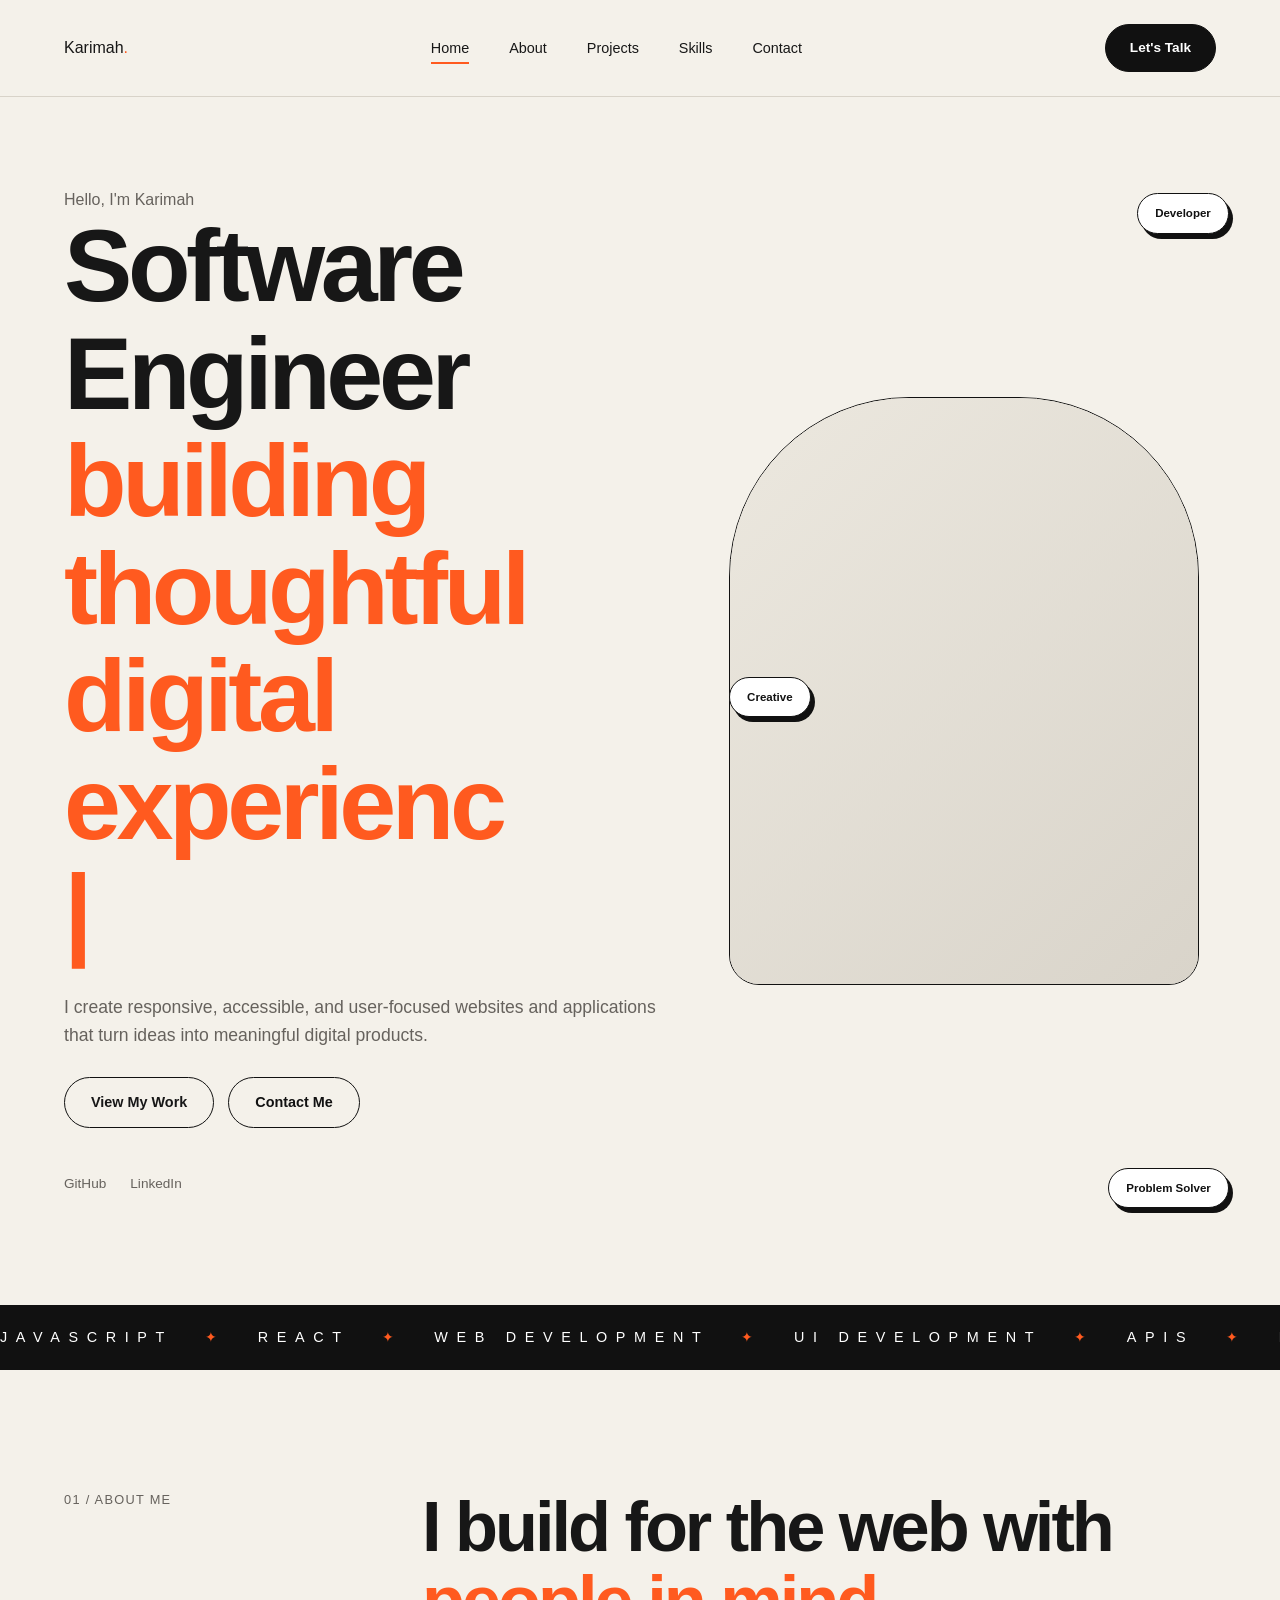
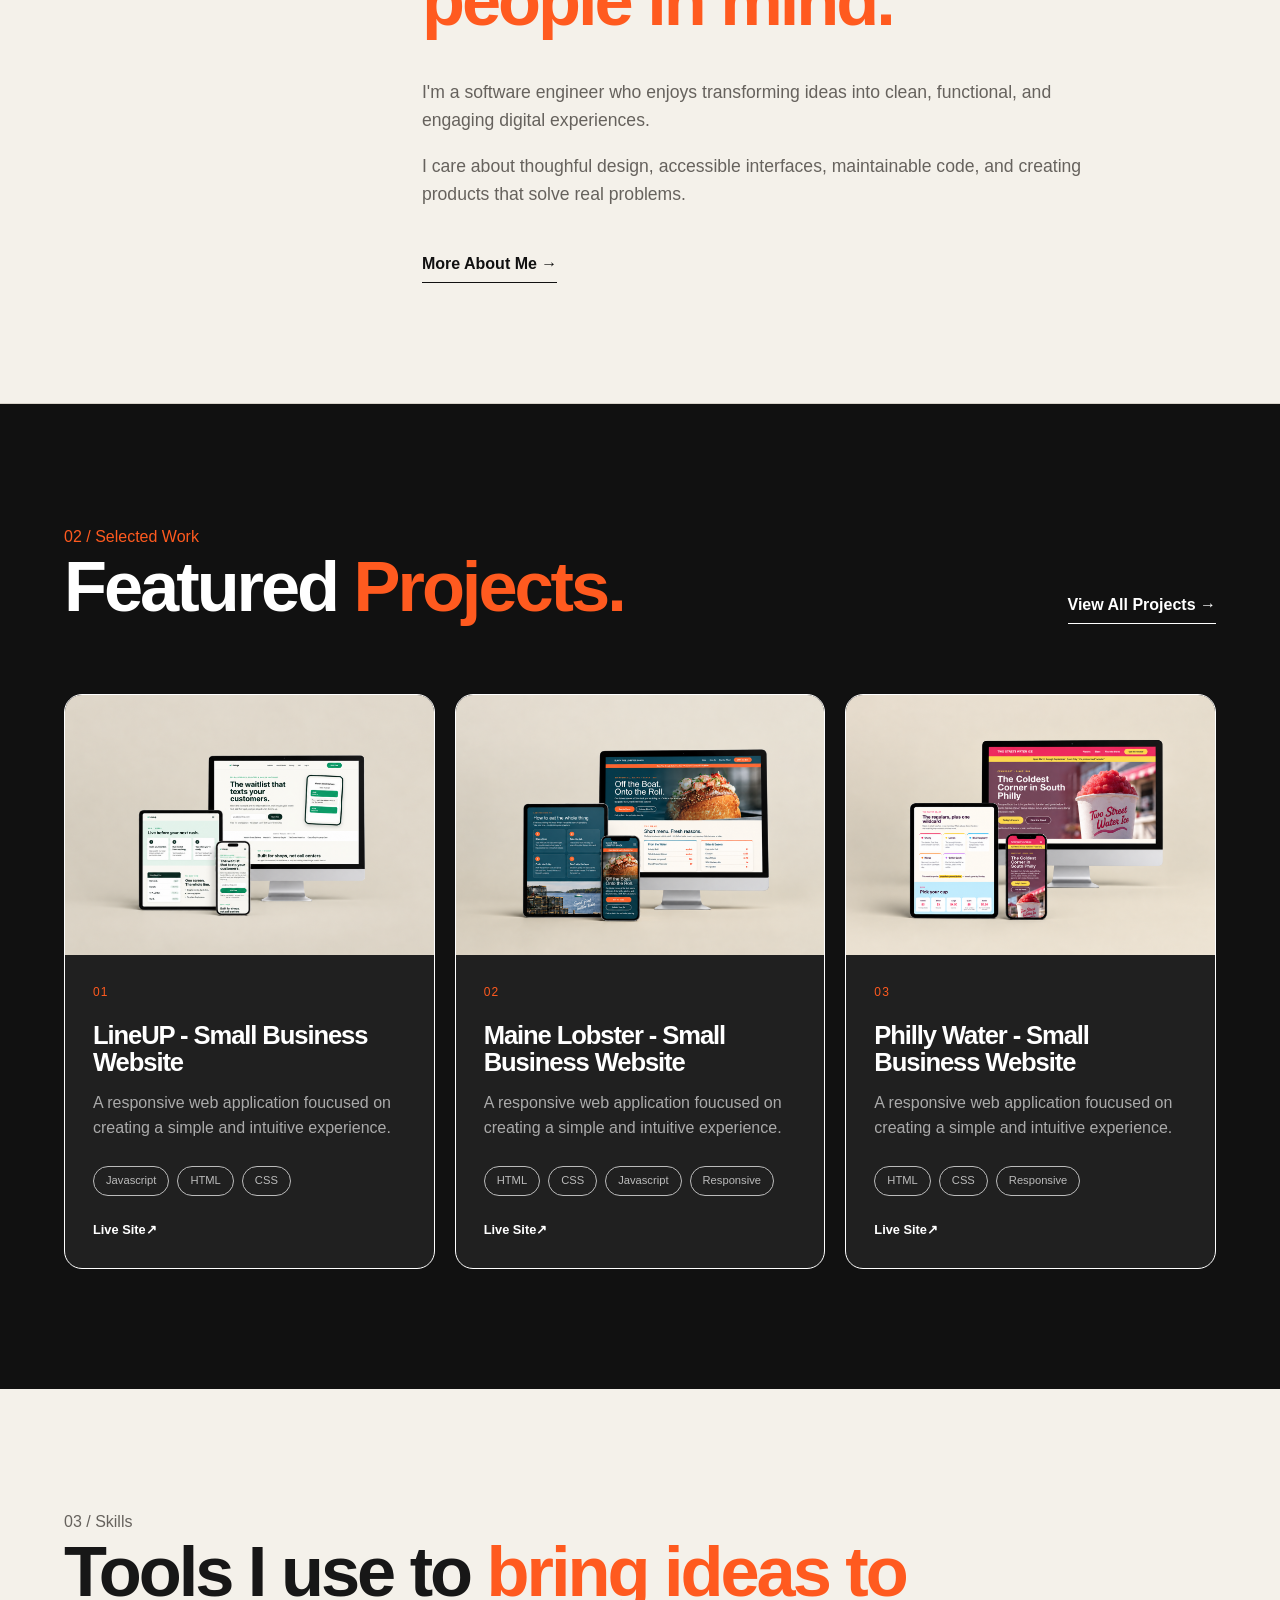
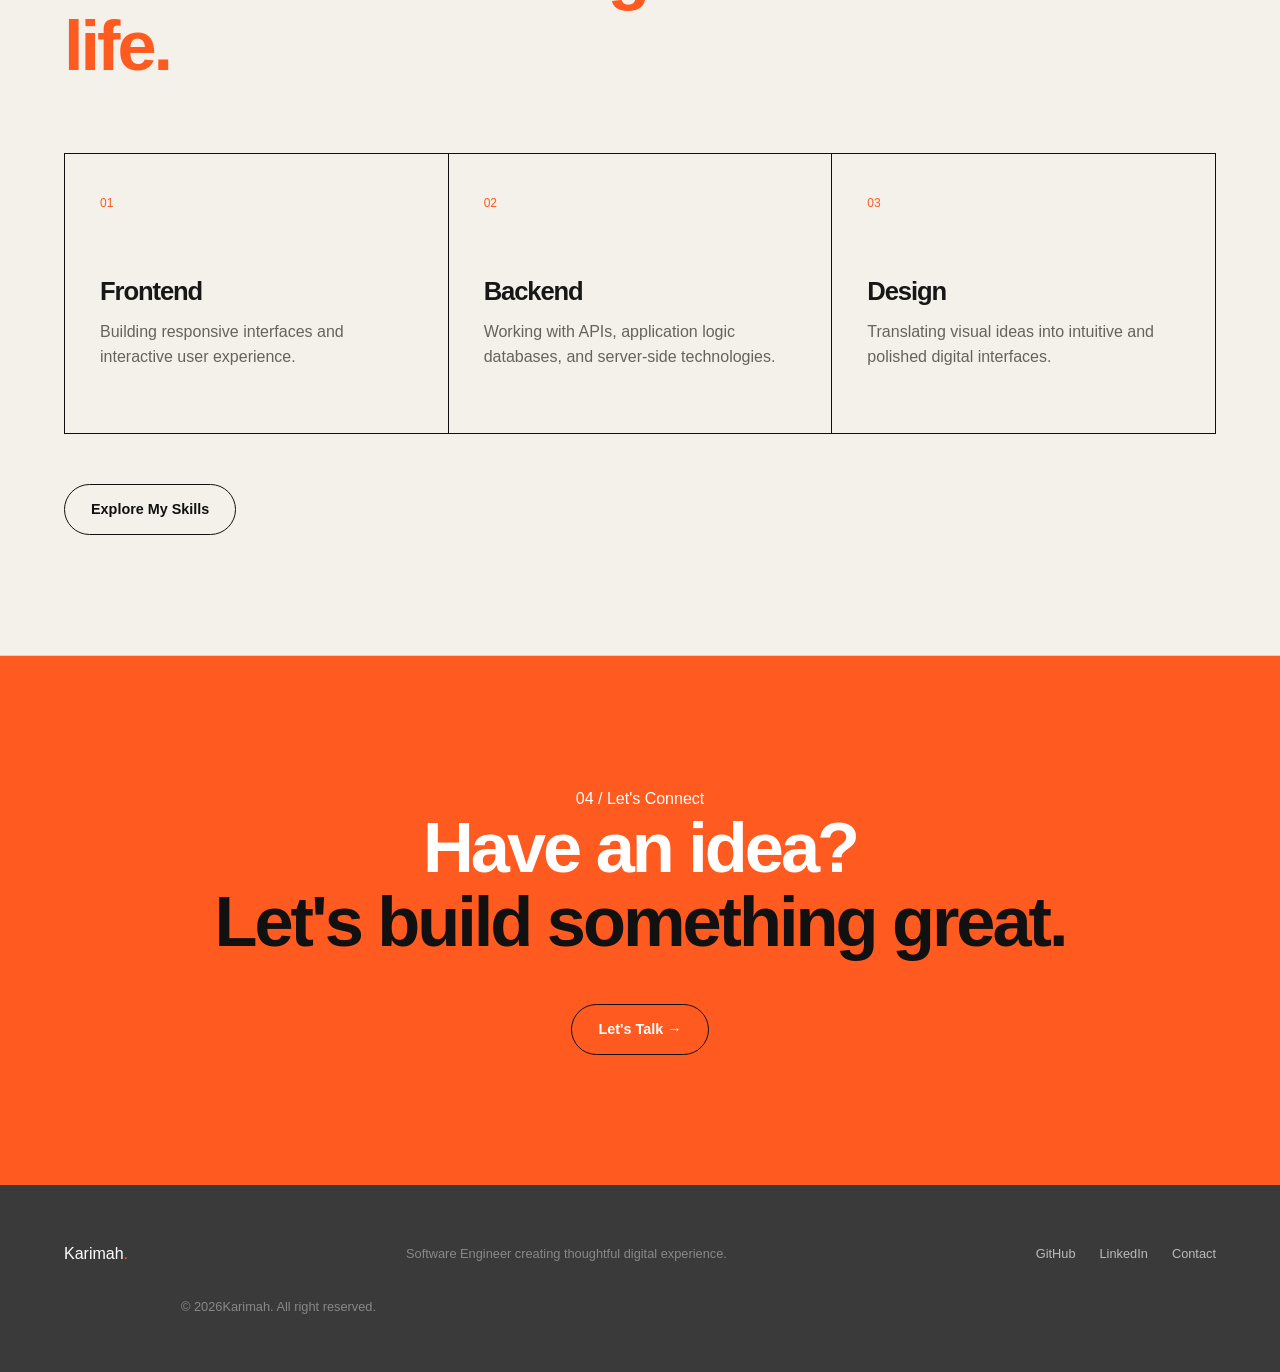
==== index.html @ c0e69b1d "add mockup images" ====
<!doctype html>
<html lang="en">
  <head>
    <meta charset="UTF-8" />
    <meta name="viewport" content="width=device-width, initial-scale=1.0" />
    <meta
      name="description"
      content="Karimah is a software engineer creating thoughtful, accessible, and user-focused digital experiences."
    />
    <title>Karimah | Software Engineer</title>
    <link rel="stylesheet" href="css/main.css" />
  </head>
  <body>
    <!-- Header / Navigation  -->
    <header class="site-header">
      <nav class="navbar container">
        <a href="index.html" class="logo"> Karimah<span>.</span> </a>

        <ul class="nav-links">
          <li>
            <a href="index.html" class="active" aria-current="page"> Home </a>
          </li>
          <li><a href="about.html"> About </a></li>
          <li><a href="projects.html"> Projects </a></li>
          <li><a href="skills.html"> Skills </a></li>
          <li><a href="contact.html"> Contact </a></li>
        </ul>
        <a href="contact.html" class="nav-button"> Let's Talk </a>
      </nav>
    </header>

    <main>
      <!-- Hero Section 
         My main content will go here
         -->
      <section class="hero">
        <div class="container hero-grid">
          <div class="hero-content">
            <p class="greeting-content">Hello, I'm Karimah</p>
            <h1>
              Software Engineer
              <span class="hero-accent">
                building <span id="typing-text"></span>
                <span class="typing-cursor">|</span>
              </span>
            </h1>
            <p class="hero-description">
              I create responsive, accessible, and user-focused websites and
              applications that turn ideas into meaningful digital products.
            </p>
            <div class="hero-buttons">
              <a href="projects.html" class="button button-primary">
                View My Work
              </a>
              <a href="contact.html" class="button button-secondary"
                >Contact Me</a
              >
            </div>
            <div class="hero-socials">
              <a href="https://github.com/kb122215" target="_blank">GitHub</a>
              <a
                href="https://www.linkedin.com/in/kareemahbahaadur/"
                target="_blank"
                >LinkedIn</a
              >
            </div>
          </div>
          <div class="hero-visuals">
            <div class="hero-image-wrapper">
              <div class="image-placeholder">
                <img src="" />
              </div>
            </div>
            <span class="floating-tag tag-one"> Developer </span>
            <span class="floating-tag tag-two"> Creative</span>
            <span class="floating-tag tag-three"> Problem Solver</span>
          </div>
        </div>
      </section>
      <!-- Skills section -->
      <section class="skill-banner">
        <div class="skill-banner-content">
          <span>Javascript</span>
          <span>✦</span>
          <span>React</span>
          <span>✦</span>
          <span>Web Development</span>
          <span>✦</span>
          <span>UI Development</span>
          <span>✦</span>
          <span>APIs</span>
          <span>✦</span>
          <span>Responsive Design</span>
        </div>
      </section>
      <!-- Preview of About section -->
      <section class="home-about section">
        <div class="container home-about-grid">
          <div class="section-label">
            <p>01 / About Me</p>
          </div>
          <div class="home-about-content">
            <h2>I build for the web with <span>people in mind.</span></h2>
            <p>
              I'm a software engineer who enjoys transforming ideas into clean,
              functional, and engaging digital experiences.
            </p>
            <p>
              I care about thoughful design, accessible interfaces, maintainable
              code, and creating products that solve real problems.
            </p>
            <a href="about.html" class="text-link"> More About Me →</a>
          </div>
        </div>
      </section>
      <!-- Featured Projects -->
      <section class="featured-projects section">
        <div class="container">
          <div class="section-heading">
            <div>
              <p class="section-number">02 / Selected Work</p>
              <h2>
                Featured
                <span>Projects.</span>
              </h2>
            </div>
            <a href="projects.html" class="text-link">View All Projects → </a>
          </div>
          <div class="projects-grid">
            <!-- Project 1  -->
            <article class="project-card reveal">
              <div class="project-image">
                <img src="lineupsmb.png" alt="Mockup of website" />
                <div class="image-placeholder"></div>
              </div>
              <div class="project-content">
                <div class="project-number">01</div>

                <h3>LineUP - Small Business Website</h3>
                <p>
                  A responsive web application foucused on creating a simple and
                  intuitive experience.
                </p>
                <div class="project-tags">
                  <span>Javascript</span>
                  <span>HTML</span>
                  <span>CSS</span>
                </div>
                <div class="project-links">
                  <a href="https://lineupsmb.netlify.app/" target="_blank">
                    Live Site↗</a
                  >
                </div>
              </div>
            </article>
            <!-- Project 2 -->
            <article class="project-card reveal">
              <div class="project-image">
                <img src="mainelobstersmb.png" />
                <div class="image-placeholder">Project Preview</div>
              </div>
              <div class="project-content">
                <div class="project-number">02</div>

                <h3>Maine Lobster - Small Business Website</h3>
                <p>
                  A responsive web application foucused on creating a simple and
                  intuitive experience.
                </p>
                <div class="project-tags">
                  <span>HTML</span>
                  <span>CSS</span>
                  <span>Javascript</span>
                  <span>Responsive</span>
                </div>
                <div class="project-links">
                  <a href="https://smbusinessmn.netlify.app/" target="_blank">
                    Live Site↗</a
                  >
                </div>
              </div>
            </article>
            <!-- Project 3 -->
            <article class="project-card reveal">
              <div class="project-image">
                <img src="phillywater.png" />
                <div class="image-placeholder">Project Preview</div>
              </div>
              <div class="project-content">
                <div class="project-number">03</div>

                <h3>Philly Water - Small Business Website</h3>
                <p>
                  A responsive web application foucused on creating a simple and
                  intuitive experience.
                </p>
                <div class="project-tags">
                  <span>HTML</span>
                  <span>CSS</span>
                  <span>Responsive</span>
                </div>
                <div class="project-links">
                  <a href="https://phillywatersmb.netlify.app/" target="_blank">
                    Live Site↗</a
                  >
                </div>
              </div>
            </article>
          </div>
        </div>
      </section>
      <!-- Skills Preview
       (Talking more about the skills I use to create projects) -->
      <section class="home-skills section">
        <div class="container">
          <div class="section-heading">
            <div>
              <p class="section-number">03 / Skills</p>
              <h2>
                Tools I use to
                <span>bring ideas to life. </span>
              </h2>
            </div>
          </div>
          <div class="skill-category-grid">
            <article class="skill-category">
              <span class="category-number">01</span>
              <h3>Frontend</h3>
              <p>
                Building responsive interfaces and interactive user experience.
              </p>
            </article>
            <article class="skill-category">
              <span class="category-number">02</span>
              <h3>Backend</h3>
              <p>
                Working with APIs, application logic databases, and server-side
                technologies.
              </p>
            </article>
            <article class="skill-category">
              <span class="category-number">03</span>
              <h3>Design</h3>
              <p>
                Translating visual ideas into intuitive and polished digital
                interfaces.
              </p>
            </article>
          </div>
          <a href="skills.html" class="button button-secondary"
            >Explore My Skills</a
          >
        </div>
      </section>
      <!-- Contact section  -->
      <section class="contact-section">
        <div class="container">
          <p class="section-number">04 / Let's Connect</p>
          <h2>
            Have an idea?
            <span>Let's build something great.</span>
          </h2>
          <a href="contact.html" class="button button-primary">Let's Talk → </a>
        </div>
      </section>
    </main>
    <!-- Footer  -->
    <footer class="site-footer">
      <div class="container footer-content">
        <a href="index.html" class="logo">Karimah<span>.</span></a>
        <p>Software Engineer creating thoughtful digital experience.</p>
        <div class="footer-links">
          <a href="https://github.com/kb122215">GitHub</a>
          <a href="https://www.linkedin.com/in/kareemahbahaadur/">LinkedIn</a>
          <a href="contact.html">Contact</a>
        </div>
        <p class="copyright">
          © <span class="current-year"></span>Karimah. All right reserved.
        </p>
      </div>
    </footer>
    <script src="js/main.js"></script>
  </body>
</html>
---- css/main.css ----
:root {
  --color-background: #f4f1ea;
  --color-background-light: #faf8f3;
  --color-dark: #111111;
  --color-dark-soft: #181818;
  --color-dark-card: #202020;
  --color-white: #ffffff;
  --color-text: #171717;
  --color-text-light: #66625d;
  --color-border: #d8d3c9;
  --color-border-dark: #3a3a3a;

  /* Main accent colors */
  --color-accent: #ff5a1f;
  --color-accent-dark: #e34812;
  --color-accent-light: #ffdfd2;

  /* Layout */
  --container-width: 1280px;
  --section-padding: 120px;

  /* Border Radius */
  --radius-small: 10px;
  --radius-medium: 18px;
  --radius-large: 28px;
  --radius-pill: 100px;

  /* Effects */

  --transition: 0.3s ease;
}
*,
*::before,
*::after {
  box-sizing: border-box;
  margin: 0;
  padding: 0;
}

html {
  scroll-behavior: smooth;
}

body {
  min-height: 100vh;
  background: var(--color-background);
  color: var(--color-text);
  font-family: "Inter", Helvetica, Arial, sans-serif;
  font-size: 16px;
  line-height: 1.6;
  overflow-x: hidden;
}

img {
  display: block;
  width: 100%;
  max-width: 100%;
}
a {
  color: inherit;
  text-decoration: none;
}
ul {
  list-style: none;
}
button,
input,
textarea {
  font: inherit;
}
button {
  border: none;
  cursor: pointer;
}

h1,
h2,
h3,
h4 {
  line-height: 1.05;
  font-weight: 600;
  letter-spacing: -0.043em;
}
h1 {
  font-size: clamp(4rem, 8vw, 8rem);
}
h2 {
  font-size: clamp(3rem, 5.5vw, 6rem);
}

h3 {
  font-size: 1.6rem;
}

p {
  color: var(--color-text-light);
}

strong {
  color: var(--color-text);
}

/* Accent words */
h1 span,
h2 span {
  color: var(--color-accent);
}

/* Container */

.container {
  width: min(90%, var(--container-width));
  margin-inline: auto;
}

/* Global sections */
.section {
  padding-block: var(--section-padding);
}

.section-number .greeting-content {
  margin-bottom: 22px;
  color: var(--color-accent);
  font-size: 0.78rem;
  font-weight: 700;
  letter-spacing: 0.18em;
  text-transform: uppercase;
}

.section-heading {
  display: flex;
  align-items: flex-end;
  justify-content: space-between;
  gap: 40px;
  margin-bottom: 70px;
}

.section-heading h2 {
  max-width: 850px;
}

/* Header */

.site-header {
  position: relative;
  z-index: 1000;
  width: 100%;
  padding-block: 24px;
  background: var(--color-background);
  border-bottom: 1px solid var(--color-border);
}

/* Nav */

.navbar {
  display: flex;
  align-items: center;
  justify-content: space-between;
  gap: 32px;
}
/* Logo */

.logo span {
  color: var(--color-accent);
}

/* Nav links */

.nav-links {
  display: flex;
  align-items: center;
  gap: 40px;
}

.nav-links a {
  position: relative;
  padding-block: 8px;
  font-size: 0.9rem;
  font-weight: 500;
  transition: color var(--transition);
  opacity: var(--transition);
}

.nav-links a::after {
  content: "";
  position: absolute;
  bottom: 0;
  left: 0;
  width: 0;
  height: 2px;
  background: var(--color-accent);
  transition: width var(--transition);
}

.nav-links a:hover,
.nav-links a.hover {
  color: var(--color-accent);
}

.nav-links a:hover::after,
.nav-links a.active::after {
  width: 100%;
}

/* Contact nav button */

.nav-button {
  display: inline-flex;
  align-items: center;
  justify-content: center;
  padding: 12px 24px;
  color: var(--color-white);
  background: var(--color-dark);
  border: 1px solid var(--color-dark);
  border-radius: var(--radius-pill);
  font-size: 0.85rem;
  font-weight: 600;
  transition:
    background-color var(--transition),
    color var(--transition),
    transform var(--transition);
}

.nav-button:hover {
  color: var(--color-white);
  background: var(--color-accent);
  border-color: var(--color-accent);
  transform: translateY(-2px);
}

/* Buttons */

.button {
  display: inline-flex;
  align-items: center;
  justify-content: center;
  min-height: 50px;
  padding: 13px 26px;
  border: 1px solid var(--color-dark);
  border-radius: var(--radius-pill);
  font-size: 0.9rem;
  font-weight: 600;
  transition:
    background-color var(--transition),
    color var(--transition),
    border-color var(--transition),
    transform var(--transition);
}
.button:hover {
  transform: translateY(-3px);
}

.buttton-primary {
  color: var(--color-white);
  background: var(--color-dark);
}
.buttton-primary:hover {
  background: var(--color-accent);
  border-color: var(--color-accent);
}
.button-secondary {
  color: var(--color-dark);
  background: transparent;
}

.button-secondary:hover {
  color: var(--color-white);
  background: var(--color-dark);
}

/* Text links */

.text-link {
  display: inline-flex;
  margin-top: 25px;
  padding-bottom: 5px;
  color: var(--color-dark);
  border-bottom: 1px solid var(--color-dark);
  font-weight: 600;
  transition:
    color var(--transition),
    border-color var(--transition);
}

.text-link:hover {
  color: var(--color-accent);
  border-color: var(--color-accent);
}

/* Home Page --- HERO */

.hero {
  position: relative;
  min-height: 760px;
  display: flex;
  align-items: center;
  padding-block: 90px 110px;
  overflow: visible;
}

.hero-grid {
  display: grid;
  grid-template-columns: minmax(0, 1.1fr) minmax(420px, 0.9fr);
  align-items: center;
  gap: 70px;
}

.hero-content,
.hero-visual {
  min-width: 0;
}

/* Hero content */

.hero-content {
  position: relative;
  z-index: 2;
}

/* typing animation effect for homepage */

.hero-accent {
  display: block;
  color: var(--color-accent);
}
#typing-text {
  color: var(--color-accent);
}
.typing-cursor {
  color: var(--color-accent);
  animation: cursorBlink 0.7s infinite;
}

@keyframes cursorBlink {
  0%,
  50% {
    opacity: 1;
  }
  51%,
  100% {
    opacity: 0;
  }
}

/* revealing animation effect */
.reveal {
  opacity: 0;
  transform: translateY(50px);
  transition:
    opacity 0.8s ease,
    transform 0.8s ease;
}
.reveal.show {
  opacity: 1;
  transform: translateY(0);
}

.hero-content h1 {
  max-width: 990px;
  margin-bottom: 28px;
}

.hero-content h1 span {
  display: block;
}
.hero-description {
  max-width: 620px;
  margin-bottom: 28px;
  font-size: 1.1rem;
}
.hero-buttons {
  display: flex;
  flex-wrap: wrap;
  gap: 14px;
}

/* Social links */

.hero-socials {
  display: flex;
  flex: wrap;
  gap: 24px;
  margin-top: 45px;
}
.hero-socials a {
  position: relative;
  color: var(--color-text-light);
  font-size: 0.85rem;
  transition: color var(--transition);
}

.hero-socials a:hover {
  color: var(--color-accent);
}

/* Hero Image */
.hero-visual {
  position: relative;
  display: flex;
  align-items: center;
  justify-content: center;
  min-height: 540px;
  padding: 40px;
}
.hero-image-wrapper {
  position: relative;
  z-index: 1;
  width: min(100%, 470px);
  aspect-ratio: 4 / 5;
  overflow: hidden;
  background: var(--color-accent-light);
  border: 1px solid var(--color-dark);
  border-radius: 180px 180px 30px 30px;
}

/* Image */
.image-placeholder {
  display: flex;
  width: 100%;
  height: 100%;
  min-height: 240px;
  align-items: center;
  justify-content: center;
  padding: 30px;
  color: var(--color-text-light);
  background: linear-gradient(135deg, #ece8df, #d9d4ca);
  font-size: 0.85rem;
  font-weight: 600;
  letter-spacing: 0.08em;
  text-align: center;
  text-transform: uppercase;
}

/* Hero Labels */
.floating-tag {
  position: absolute;
  z-index: 5;
  display: inline-flex;
  align-items: center;
  justify-content: center;
  white-space: nowrap;
  padding: 10px 17px;
  color: var(--color-dark);
  background: var(--color-white);
  border: 1px solid var(--color-dark);
  border-radius: 100px;
  font-size: 0.72rem;
  font-weight: 700;
  box-shadow: 4px 5px 0 var(--color-dark);
}

/* Developer tag */
.tag-one {
  top: 8%;
  right: 4%;
}

/* Creative tag */
.tag-two {
  top: 48%;
  left: 1%p;
}

/* Problem solver tag */
.tag-three {
  right: 4%;
  bottom: 8%;
}
.skill-banner {
  overflow: hidden;
  background: var(--color-dark);
  border-top: 1px solid var(--color-dark);
  border-bottom: 1px solid var(--color-dark);
}

.skill-banner-content {
  display: flex;
  width: max-content;
  align-items: center;
  gap: 32px;
  padding-block: 20px;
  animation: marquee 24s linear infinite;
}

.skill-banner-content span {
  color: var(--color-white);
  font-size: 0.9rem;
  letter-spacing: 0.6em;
  text-transform: uppercase;
}

.skill-banner-content span:nth-child(even) {
  color: var(--color-accent);
}

@keyframes marquee {
  from {
    transform: translateX(0);
  }
  to {
    transform: translateX(-25%);
  }
}

/* Home About section  */

.home-about {
  border-bottom: 1px solid var(--color-border);
}

.home-about-grid {
  display: grid;
  grid-template-columns: 0.35fr 1fr;
  gap: 80px;
}

.section-label p {
  color: var(--color-text-light);
  font-size: 0.8rem;
  letter-spacing: 0.1em;
  text-transform: uppercase;
}

.home-about-content {
  max-width: 900px;
}

.home-about-content h2 {
  margin-bottom: 40px;
}

.home-about-content p {
  max-width: 690px;
  margin-bottom: 18px;
  font-size: 1.1rem;
}

/* Feature Projects - Home section  */

.featured-projects {
  background: var(--color-dark);
  color: var(--color-white);
}

.featured-projects p {
  color: #aaa;
}

.featured-projects .section-number {
  color: var(--color-accent);
}

.featured-projects .text-link {
  color: var(--color-white);
  border-color: var(--color-white);
}

/* Grid */

.projects-grid {
  display: grid;
  grid-template-columns: repeat(3, 1fr);
  gap: 20px;
}

.project-card {
  position: relative;
  overflow: hidden;
  background: var(--color-dark-card);
  border: 1px solid var(--color-border-dark);
  border-radius: var(--radius-medium);
  transition: transform var(--transition);
  border-color: var(--transition);
}

.project-card:hover {
  transform: translateY(-8px);
  border-color: var(--color-accent);
}

.project-image {
  height: 260px;
  overflow: hidden;
}

.project-content {
  padding: 28px;
}

.project-number {
  margin-bottom: 20px;
  color: var(--color-accent);
  font-size: 0.75rem;
  letter-spacing: 0.1em;
  text-transform: uppercase;
}

.project-card h3 {
  margin-bottom: 14px;
  color: var(--color-white);
}

.project-card p {
  margin-bottom: 25px;
}

/* Project tags */

.project-tags {
  display: flex;
  flex-wrap: wrap;
  gap: 8px;
  margin-block: 20px;
}

.project-tags span {
  display: inline-flex;
  align-items: center;
  min-height: 30px;
  padding: 5px 12px;
  border: 1px solid currentColor;
  border-radius: var(--radius-pill);
  font-size: 0.7rem;
}

/* Home project tags */

.project-card .project-tags span {
  color: #bbb;
}

/* links */

.project-links {
  display: flex;
  flex-wrap: wrap;
  gap: 20px;
  margin-top: 24px;
}

.project-card .project-links a {
  color: var(--color-white);
  font-size: 0.8rem;
  font-weight: 600;
  transition: color var(--transition);
}

.project-card .project-links a:hover {
  color: var(--color-accent);
}

/* Home Skills */

.home-skills {
  border-bottom: 1px solid var(--color-border);
}

.skill-category-grid {
  display: grid;
  grid-template-columns: repeat(3, 1fr);
  margin-bottom: 50px;
  border-top: 1px solid var(--color-dark);
  border-left: 1px solid var(--color-dark);
}

.skill-category {
  min-height: 280px;
  padding: 35px;
  border-right: 1px solid var(--color-dark);
  border-bottom: 1px solid var(--color-dark);
  transition:
    background-color var(--transition),
    color var(--transition);
}

.skill-category:hover {
  color: var(--color-white);
  background: var(--color-dark);
}

.skill-category:hover p {
  color: #aaa;
}

.category-number {
  display: inline-block;
  margin-bottom: 65px;
  color: var(--color-accent);
  font-size: 0.75rem;
}

.skill-category h3 {
  margin-bottom: 14px;
}

/* Contact */
.contact-section {
  padding-block: 130px;
  color: var(--color-white);
  background: var(--color-accent);
  text-align: center;
}

.contact-section .section-number {
  color: var(--color-white);
}

.contact-section h2 {
  max-width: 1000px;
  margin: 0 auto 45px;
}

.contact-section h2 span {
  display: block;
  color: var(--color-dark);
}

.contact-section .buttton-primary {
  color: var(--color-white);
  background: var(--color-dark);
  border-color: var(--color-dark);
}
.contact-section .buttton-primary:hover {
  color: var(--color-dark);
  background: var(--color-white);
  border-color: var(--color-white);
}

/* Page Hero - Internal pages */

.page-hero {
  position: relative;
  display: flex;
  min-height: 520px;
  align-items: flex-end;
  padding-block: 120px 80px;
  border-bottom: 1px solid var(--color-border);
}

.page-hero h1 {
  max-width: 1100px;
}

.page-hero > .contaner > p:last-child {
  max-width: 620px;
  margin-top: 30px;
  font-size: 1.05rem;
}

/* About page  */

.about-intro-grid {
  display: grid;
  grid-template-columns: 0.8fr 1.2fr;
  align-items: start;
  gap: 100px;
}

.about-photo {
  min-height: 600px;
  overflow: hidden;
  border-radius: var(--radius-large);
}

.about-photo .image-placeholder {
  min-height: 600px;
}

.about-copy {
  padding-top: 30px;
}

.about-copy h2 {
  margin-bottom: 35px;
}

.about-copy p:not(.section-number) {
  max-width: 680px;
  margin-bottom: 22px;
  font-size: 1.05rem;
}

/* About values */

.values {
  color: var(--color-white);
  background: var(--color-dark);
}

.values p {
  color: #aaa;
}

.values-grid {
  display: grid;
  grid-template-columns: repeat(2, 1fr);
  border-top: 1px solid var(--color-border-dark);
  border-left: 1px solid var(--color-border-dark);
}

.value-card {
  min-height: 300px;
  padding: 40px;
  border-right: 1px solid var(--color-border-dark);
  border-bottom: 1px solid var(--color-border-dark);
  transition: background-color var(--transition);
}

.value-card:hover {
  background: var(--color-dark-card);
}

.value-card > span {
  display: block;
  margin-bottom: 70px;
  color: var(--color-accent);
  font-size: 0.8rem;
}

.value-card h3 {
  margin-bottom: 20px;
}

/* About timeline */

.journey {
  border-bottom: 1px solid var(--color-border);
}

.journey h2 {
  margin-bottom: 70px;
}

.timeline {
  border-top: 1px solid var(--color-dark);
}

.timeline-item {
  display: grid;
  grid-template-columns: 0.35fr 1fr;
  gap: 50px;
  padding-block: 38px;
  border-bottom: 1px solid var(--color-dark);
}

.timeline-date {
  color: var(--color-accent);
  font-size: 0.8rem;
  font-weight: 700;
  text-transform: uppercase;
}

.timeline-content h3 {
  margin-bottom: 12px;
}
.timeline-content p {
  max-width: 700px;
}

/* Projects page */

.projects-page {
  background: var(--color-dark);
  color: var(--color-white);
}

/* Large project */
.large-project-card {
  display: grid;
  grid-template-columns: 1.25fr 0.75fr;
  align-items: center;
  gap: 70px;
  padding-block: 90px;
  border-bottom: 1px solid var(--color-border-dark);
}

/* Reverse alternate project */

.large-project-card.reverse {
  grid-template-columns: 0.75fr 1.25fr;
}

.large-project-card.reverse .large-project-image {
  order: 2;
}

.large-project-card.reverse .large-project-content {
  order: 1;
}

/* Project image */
.large-project-image {
  min-height: 500px;
  overflow: hidden;
  border-radius: var(--radius-medium);
}

.large-project-image .image-placeholder {
  min-height: 500px;
}

/* Content */

.large-project-content h2 {
  margin-bottom: 25px;
  font-size: clamp(2.7rem, 5vw, 5rem);
}

.large-project-content > p:not(.project-number) {
  color: #aaa;
  font-size: 1rem;
}

.large-project-content .project-tags span {
  color: #bbb;
}

.large-project-content .button-secondary {
  color: var(--color-white);
  border-color: #777;
}

.large-project-content .button-secondary:hover {
  color: var(--color-dark);
  background: var(--color-white);
  border-color: var(--color-white);
}

/* Skills page */
.skills-section {
  padding-top: 80px;
}

.skills-category {
  padding-block: 70px;
  border-bottom: 1px solid var(--color-border);
}

.skills-catgory:first-child {
  border-top: 1px solid var(--color-border);
}

.skills-category-heading {
  display: grid;
  grid-template-columns: 0.25fr 1fr;
  align-items: start;
  gap: 30px;
  margin-bottom: 50px;
}

.skills-category-heading > span {
  color: var(--color-accent);
  font-size: 0.8rem;
}

.skills-category-heading h2 {
  font-size: clamp(2rem, 4vw, 4rem);
}

/* Skills card grid */

.skill-grid {
  display: grid;
  grid-template-columns: repeat(4, 1fr);
  gap: 14px;
  margin-left: 25%;
}

.skill-card {
  min-height: 180px;
  padding: 25px;
  background: rgba(255, 255, 255, 0.35);
  border: 1px solid var(--color-border);
  border-radius: var(--radius-small);
  transition:
    transform var(--transition),
    background-color var(--transition),
    color var(--transition),
    border-color var(--transition);
}

.skill-card:hover {
  color: var(--color-white);
  background: var(--color-dark);
  border-color: var(--color-dark);
  transform: tranlateY(-6px);
}

.skill-card:hover p {
  color: #aaa;
}

.skill-card h3 {
  margin-bottom: 20px;
  font-size: 1.15rem;
}

.skill-card p {
  font-size: 0.85rem;
}

/* Contact page */
.contact-page {
  min-height: calc(100vh - 90px);
  display: flex;
  align-items: center;
  padding-block: 100px;
}

.contact-grid {
  display: grid;
  grid-template-columns: 1fr 0.85fr;
  align-items: start;
  gap: 100px;
}

/* Left contact */

.contact-intro h1 {
  max-width: 750px;
  margin-bottom: 35px;
  font-size: clamp(4rem, 7vw, 7rem);
}
.contact-intro > p:not(.greeting-content) {
  max-width: 600px;
  margin-bottom: 50px;
  font-size: 1.05rem;
}

/* Details */

.contact-details {
  display: grid;
  gap: 28px;
  margin-top: 60px;
}

.contact-detail {
  padding-top: 18px;
  border-top: 1px solid var(--color-border);
}

.contact-detail > span {
  display: block;
  margin-bottom: 6px;
  color: var(--color-text-light);
  font-size: 0.7rem;
  font-weight: 700;
  letter-spacing: 0.12em;
  text-transform: uppercase;
}

.contact-detail a {
  font-weight: 600;
  transition: color var(--transition);
}

.contact-detail a:hover {
  color: var(--color-accent);
}

.contact-socials {
  display: flex;
  gap: 20px;
}

/* Contact Form */
.contact-form-wrapper {
  padding: 45px;
  background: var(--color-white);
  border: 1px solid var(--color-border);
  border-radius: var(--radius-large);
}

.contact-form {
  display: grid;
  gap: 28px;
}

.form-group {
  display: flex;
  flex-direction: column;
  gap: 10px;
}

.form-group label {
  color: var(--color-text);
  font-size: 0.75rem;
  font-weight: 700;
  letter-spacing: 0.06em;
  text-transform: uppercase;
}

.form-group input,
.form-group textarea {
  width: 100%;
  padding: 15px 0;
  color: var(--color-text);
  background: transparent;
  border: none;
  border-bottom: 1px solid var(--color-border);
  outline: none;
  transition: border-color var(--transition);
}
.form-group textarea {
  min-height: 140px;
  resize: vertical;
}

.form-group input:focus,
.form-group textarea:focus {
  border-color: var(--color-accent);
}

.form-group input::placeholder,
.form-group textarea::placeholder {
  color: #aaa;
}

.contact-form .button {
  width: fit-content;
  margin-top: 10px;
}

/* Back to top button  */
.back-to-top {
  position: fixed;
  right: 30px;
  bottom: 30px;
  z-index: 999;
  width: 50px;
  height: 50px;
  display: flex;
  align-items: center;
  justify-content: center;
  color: var(--color-white);
  background: var(--color-dark);
  border: 1px solid var(--color-dark);
  border-radius: 50%;
  font-size: 1.3rem;
  opacity: 0;
  visibility: hidden;
  transform: translateY(15px);
  transition:
    opacity 0.3s ease,
    visibility 0.3s ease,
    transform 0.3s ease,
    background-color 0.3s ease;
}

.back-to-top.visible {
  opacity: 1;
  visibility: visible;
  transform: translateY(0);
}

.back-to-top:hover {
  background: var(--color-accent);
  border-color: var(--color-accent);
  transform: translateY(-4px);
}

/* Footer */
.site-footer {
  padding-block: 55px;
  color: var(--color-white);
  background: var(--color-border-dark);
  border-top: 1px solid var(--color-border-dark);
}

.site-footer .logo {
  color: var(--color-white);
}
.footer-content {
  display: grid;
  grid-template-columns: 1fr 1.5fr 1fr;
  align-items: center;
  gap: 30px;
}

.footer-content > p {
  color: #888;
  font-size: 0.8rem;
}
.footer-links {
  display: flex;
  justify-content: flex-end;
  gap: 24px;
}

.footer-links a {
  color: #bbb;
  font-size: 0.8rem;
  transition: color var(--transition);
}

.footer-links a:hover {
  color: var(--color-accent);
}

.copyright {
  text-align: right;
}

/* Hover Image effect */

.project-image .image-placeholder,
.large-project-image .image-placeholder {
  transition: transform 0.5s ease;
}

.project-card:hover .image-placeholder,
.large-project-card:hover .image-placeholder {
  transform: scale(1.03);
}

/* Desktop responsive */

@media screen and (max-width: 1199px) {
  :root {
    --section-padding: 100px;
  }

  .nav-links {
    gap: 25px;
  }
  /* home hero */
  .hero-grid {
    gap: 50px;
  }
  .hero {
    min-height: auto;
  }
  /* projects */

  .project-grid {
    grid-template-columns: repeat(2, 1fr);
  }

  .project-card:last-child {
    grid-column: 1 / -1;
    width: calc(50% - 10px);
  }

  .projects-grid .project-card:nth-child(1) {
    transition-delay: 0s;
  }

  .projects-grid .project-card:nth-child(2) {
    transition-delay: 0.15s;
  }
  .projects-grid .project-card:nth-child(3) {
    transition-delay: 0.3s;
  }
  /* skills */

  .skills-grid {
    grid-template-columns: repeat(2, 1fr);
  }

  .skills-grid .skill-card:nth-child(1) {
    transition-delay: 0s;
  }

  .skills-grid .skill-card:nth-child(2) {
    transition-delay: 0.1s;
  }
  .skills-grid .skill-card:nth-child(3) {
    transition-delay: 0.2s;
  }

  .skills-grid .skill-card:nth-child(4) {
    transition-delay: 0.3s;
  }

  /* contact */
  .contact-grid {
    gap: 65px;
  }
}

/* Tablet responsive layout */

@media (max-width: 991px) {
  :root {
    --section-padding: 85px;
  }

  /* Header */
  .site-header {
    padding-block: 20px;
  }

  .navbar {
    flex-wrap: wrap;
    row-gap: 20px;
  }

  .logo {
    font-size: 1.35rem;
  }

  .nav-links {
    order: 3;
    width: 100%;
    justify-content: center;
    gap: 32px;
    padding-top: 15px;
    border-top: 1px solid var(--color-border);
  }

  /* Hero */

  .hero {
    padding-block: 80px;
  }
  .hero-grid {
    grid-template-columns: 1fr;
    gap: 70px;
  }

  .floating-tag {
    display: none;
  }

  .hero-content {
    max-width: 800px;
  }

  .hero-content h1 {
    font-size: clamp(4rem, 10vw, 6.5rem);
  }
  .hero-visual {
    min-height: 550px;
  }
  .hero-image-wrapper {
    width: 440px;
  }

  /* Section heading  */
  .section-heading {
    align-items: flex-start;
    flex-direction: column;
    gap: 20px;
    margin-bottom: 55px;
  }

  /* about preview  */

  .home-about-grid {
    grid-template-columns: 1fr;
    gap: 35px;
  }
  /* Home projects */

  .projects-grid {
    grid-template-columns: repeat(2, 1fr);
  }
  .project-card:last-child {
    width: 100%;
    grid-column: 1 / -1;
  }

  /* Home skills */
  .skill-category-grid {
    grid-template-columns: 1fr;
  }
  .skill-category {
    min-height: 230px;
  }
  /* page hero */

  .page-hero {
    min-height: 430px;
    padding-block: 100px 70px;
  }

  /* about */

  .about-intro-grid {
    grid-template-columns: 1fr 1.1fr;
    gap: 50px;
  }

  .about-photo,
  .about-photo .image-placeholder {
    min-height: 500px;
  }

  /* Values */
  .values-grid {
    grid-template-columns: 1fr 1fr;
  }
  /* Project page */
  .large-project-card,
  .large-project-card.reverse {
    grid-template-columns: 1fr;
    gap: 45px;
    padding-block: 70px;
  }

  .large-project-card.reverse .large-project-image,
  .large-project-card.reverse .project-project-content {
    order: initial;
  }

  .large-project-image,
  .large-project-image .image-placeholder {
    min-height: 440px;
  }

  /* Skills page */
  .skills-category-heading {
    grid-template-columns: 100px 1fr;
  }

  .skills-grid {
    margin-left: 100px;
    grid-template-columns: repeat(2, 1fr);
  }

  /* contact */

  .contact-grid {
    grid-template-columns: 1fr;
    gap: 70px;
  }

  .contact-intro {
    max-width: 800px;
  }
  .contact-form-wrapper {
    max-width: 700px;
  }

  /* Footer */

  .footer-content {
    grid-template-columns: 1fr 1fr;
    row-gap: 25px;
  }
  .footer-content > p {
    grid-column: 1 / -1;
  }

  .footer-links {
    justify-content: flex-end;
  }

  .copyright {
    text-align: left;
  }

  /* Back to top button */
  .back-to-top {
    right: 22px;
    bottom: 22px;
    width: 45px;
    height: 45px;
  }
}

/* Mobile Responsive layout */
@media (max-width: 767px) {
  :root {
    --section-padding: 70px;
  }
  .container {
    width: min(91%, var(--container-width));
  }

  body {
    font-size: 15px;
  }

  h1 {
    font-size: clamp(3.3rem, 15vw, 5rem);
  }

  h2 {
    font-size: clamp(2.7rem, 12vw, 4rem);
  }

  h3 {
    font-size: 1.35rem;
  }

  /* header */
  .site-header {
    padding-block: 18px;
  }
  .navbar {
    display: grid;
    grid-template-columns: 1fr auto;
    gap: 18px;
  }

  .logo {
    font-size: 1.3rem;
  }

  .nav-button {
    padding: 10px;
    font-size: 0.75rem;
  }

  .nav-links {
    grid-column: 1 / -1;
    display: flex;
    justify-content: flex-start;
    gap: 22px;
    overflow-x: auto;
    padding: 15px 2px 2px;
    scrollbar-width: none;
  }

  .nav-links::-webkit-scrollbar {
    display: none;
  }
  .nav-links li {
    flex: 0 0 auto;
  }
  .nav-links a {
    font-size: 0.78rem;
  }

  /* Home Hero */
  .hero {
    padding-block: 70px;
  }

  .hero-grid {
    gap: 55px;
  }

  .hero-content h1 {
    margin-bottom: 24px;
    font-size: clamp(3.3rem, 15vw, 5.2rem);
  }

  .hero-description {
    font-size: 1rem;
  }

  .hero-buttons {
    align-items: stretch;
    flex-direction: column;
    width: 100%;
  }
  .hero-buttons .button {
    width: 100%;
  }

  .hero-socials {
    gap: 18px;
    margin-top: 35px;
  }

  /* Hero Image */

  .hero-visual {
    min-height: auto;
    padding-inline: 15px;
  }

  .hero-image-wrapper {
    width: 100%;
    max-width: 390px;
    border-radius: 140px 140px 24px 24px;
  }

  .floating-tag {
    padding: 7px 11px;
    font-size: 0.62rem;
    box-shadow: 3px 3px 0 var(--color-dark);
  }

  .tag-one {
    right: -5px;
  }

  .tag-two {
    left: -5px;
  }

  /* Banner */
  .skill-banner-content {
    gap: 22px;
    padding-block: 16px;
  }

  .skill-banner-content span {
    font-size: 0.72rem;
  }

  /* Section Headings */
  .section-heading {
    gap: 18px;
    margin-bottom: 45px;
  }

  /* Home about */

  .home-about-grid {
    gap: 30px;
  }
  .home-about-content h2 {
    margin-bottom: 30px;
  }
  .home-about-content p {
    font-size: 1rem;
  }

  /* home project */

  .projects-grid {
    grid-template-columns: 1fr;
  }

  .project-card:last-child {
    grid-column: auto;
    width: 100%;
  }

  .project-image {
    height: 230px;
  }
  .project-content {
    padding: 24px;
  }

  /* Home skills */
  .skill-category-grid {
    grid-template-columns: 1fr;
  }
  .skill-category {
    min-height: 220px;
    padding: 28px;
  }
  .category-number {
    margin-bottom: 45px;
  }

  /* Contact */
  .contact-section {
    padding-block: 90px;
  }
  .contact-section h2 {
    margin-bottom: 35px;
  }

  /* Page Hero */

  .page-hero {
    min-height: 400px;
    align-items: center;
    padding-block: 80px;
  }
  .page-hero h1 {
    font-size: clamp(3.4rem, 15vw, 5rem);
  }

  .page-hero > .container > p:last-child {
    font-size: 0.95rem;
  }

  /* About page */

  .about-intro-grid {
    grid-template-columns: 1fr;
    gap: 50px;
  }

  .about-photo,
  .about-photo .image-placeholder {
    min-height: 460px;
  }
  .about-copy {
    padding-top: 0;
  }

  /* about values */

  .values-grid {
    grid-template-columns: 1fr;
  }

  .value-card {
    min-height: 250px;
    padding: 30px;
  }

  .value-card > span {
    margin-bottom: 50px;
  }

  /* Timeline */

  .journey h2 {
    margin-bottom: 50px;
  }

  .timeline-item {
    grid-template-columns: 1fr;
    gap: 15px;
    padding-block: 30px;
  }

  /* Project page */

  .large-project-card,
  .large-project-card.reverse {
    grid-template-columns: 1fr;
    gap: 35px;
    padding-block: 55px;
  }

  .large-project-image,
  .large-project-image .image-placeholder {
    min-height: 300px;
  }

  .large-project-content h2 {
    font-size: clamp(2.6rem, 12vw, 4rem);
  }

  .large-project-content .project-links {
    flex-direction: column;
    width: 100%;
  }

  .large-project-content .button {
    width: 100%;
  }

  /* Skills page */

  .skils-section {
    padding-top: 50px;
  }
  .skills-category {
    padding-block: 55px;
  }
  .skills-category-heading {
    grid-template-columns: 1fr;
    gap: 15px;
    margin-bottom: 35px;
  }

  .skills-grid {
    grid-template-columns: 1fr;
    gap: 12px;
    margin-left: 0;
  }

  .skill-card {
    min-height: auto;
    padding: 25px;
  }

  /* Contact page */

  .contact-page {
    padding-block: 70px;
  }

  .contact-grid {
    gap: 55px;
  }

  .contact-intro h1 {
    font-size: clamp(3.3rem, 15vw, 5rem);
  }
  .contact-details {
    margin-top: 45px;
  }

  .contact-form-wrapper {
    padding: 30px 22px;
    border-radius: var(--radius-medium);
  }

  .contact-form .button {
    width: 100%;
  }

  /* Footer */
  .site-footer {
    padding-block: 45px;
  }
  .footer-content {
    grid-template-columns: 1fr;
    gap: 25px;
  }

  .footer-content > p {
    grid-column: auto;
  }
  .footer-links {
    justify-content: flex-start;
    flex-wrap: wrap;
  }

  .copyright {
    text-align: left;
  }
  .back-to-top {
    right: 18px;
    bottom: 18px;
    width: 42px;
    height: 42px;
    font-size: 1rem;
  }
}

/* Small mobile responsive layout */

@media (max-width: 480px) {
  .container {
    width: 90%;
  }
  h1 {
    font-size: 3.2rem;
  }

  h2 {
    font-size: 2.6rem;
  }

  .navbar {
    column-gap: 10px;
  }

  .nav-button {
    padding: 9px 14px;
  }

  .nav-links {
    gap: 18px;
  }

  /* Hero */

  .hero-content h1 {
    font-size: 3.4rem;
  }
  .hero-socials {
    gap: 14px;
  }
  /* hero tags */
  .tag-one {
    top: 5%;
  }
  .tag-two {
    bottom: 22%;
  }
  .tag-three {
    right: 0;
    bottom: 3%;
  }

  /* Images */
  .about-photo,
  .about-photo .image-placeholder {
    min-height: 400px;
  }

  /* projects */
  .large-project-image,
  .large-project-image .image-placeholder {
    min-height: 250px;
  }

  /* contact */
  .contact-intro h1 {
    font-size: 3.3rem;
  }

  /* Accessibilty */

  @media (prefers-reduced-motion: reduce) {
    *,
    *::before,
    *::after {
      scroll-behavior: auto !important;
      animation-duration: 0.01ms !important;
      animation-iteration-count: 1 !important;
      transition-duration: 0.01ms !important;
    }
  }

  ::selection {
    color: var(--color-white);
    background: var(--color-accent);
  }
}
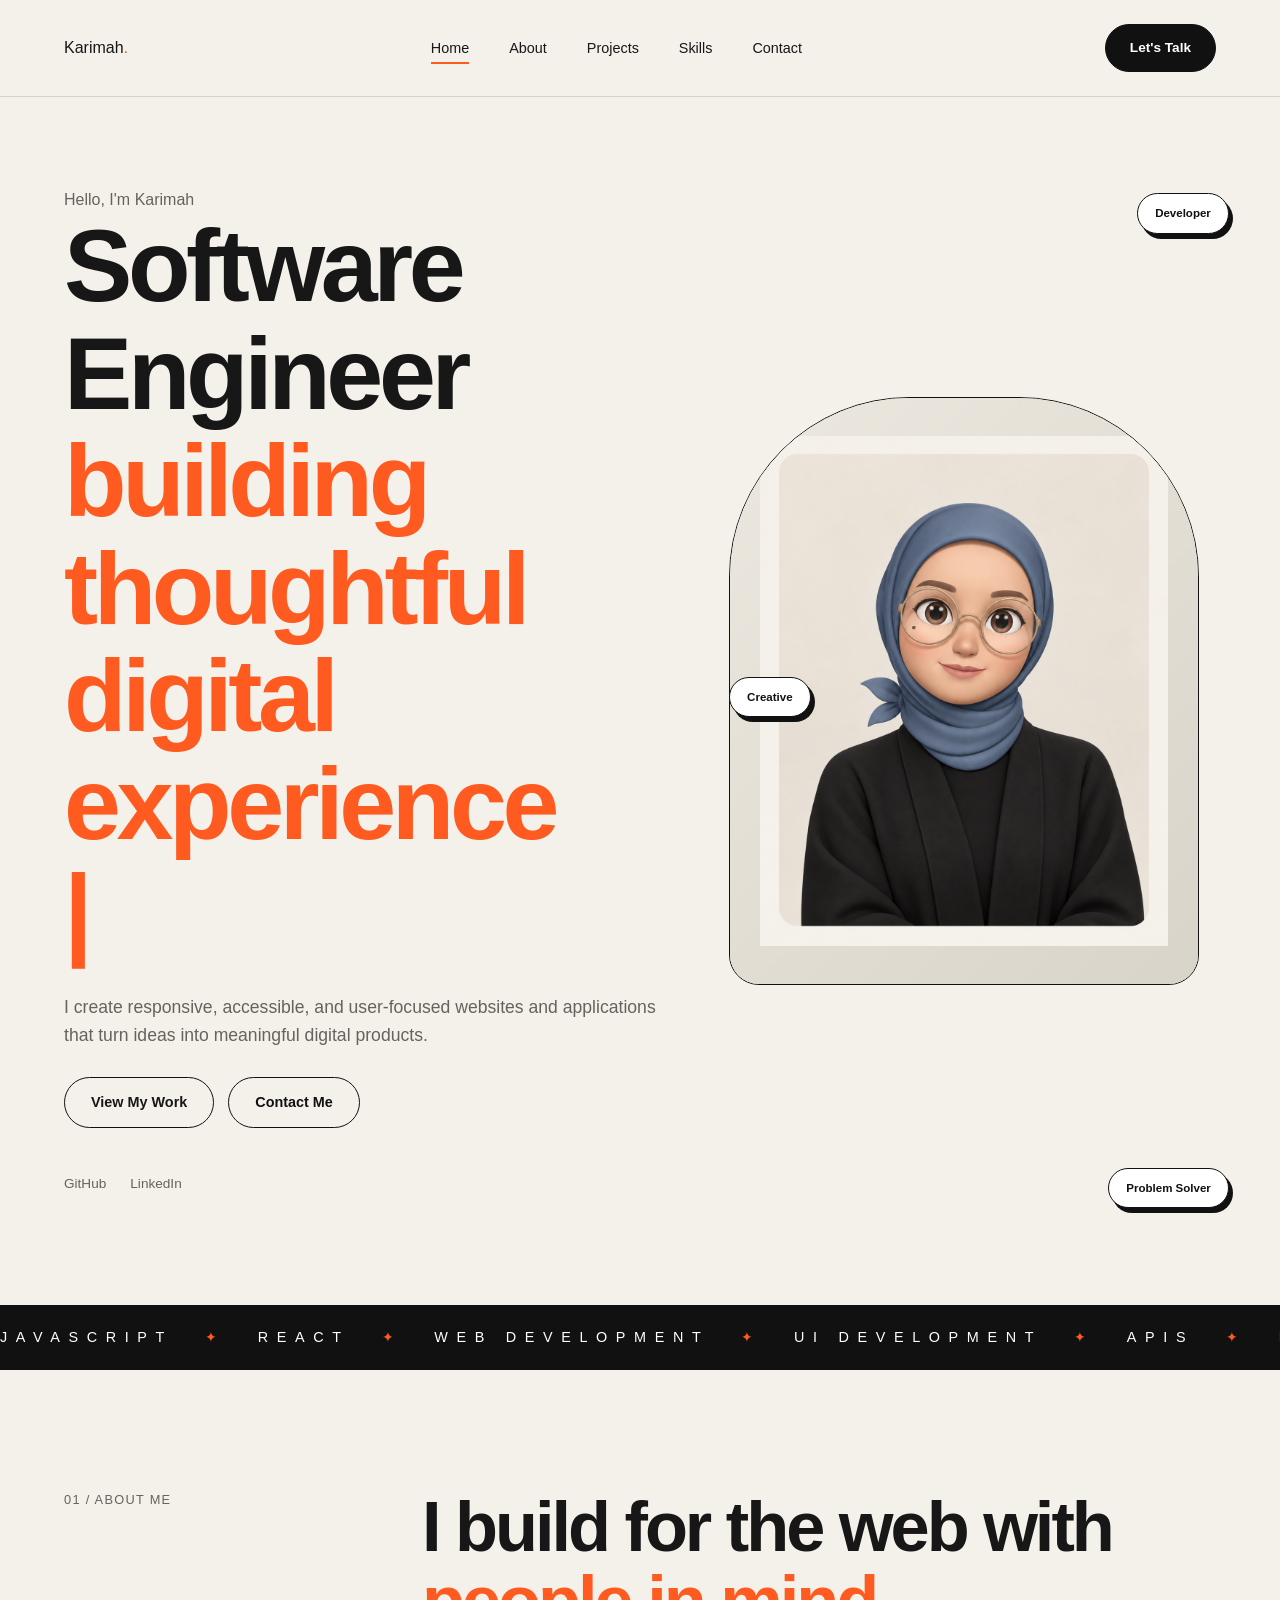
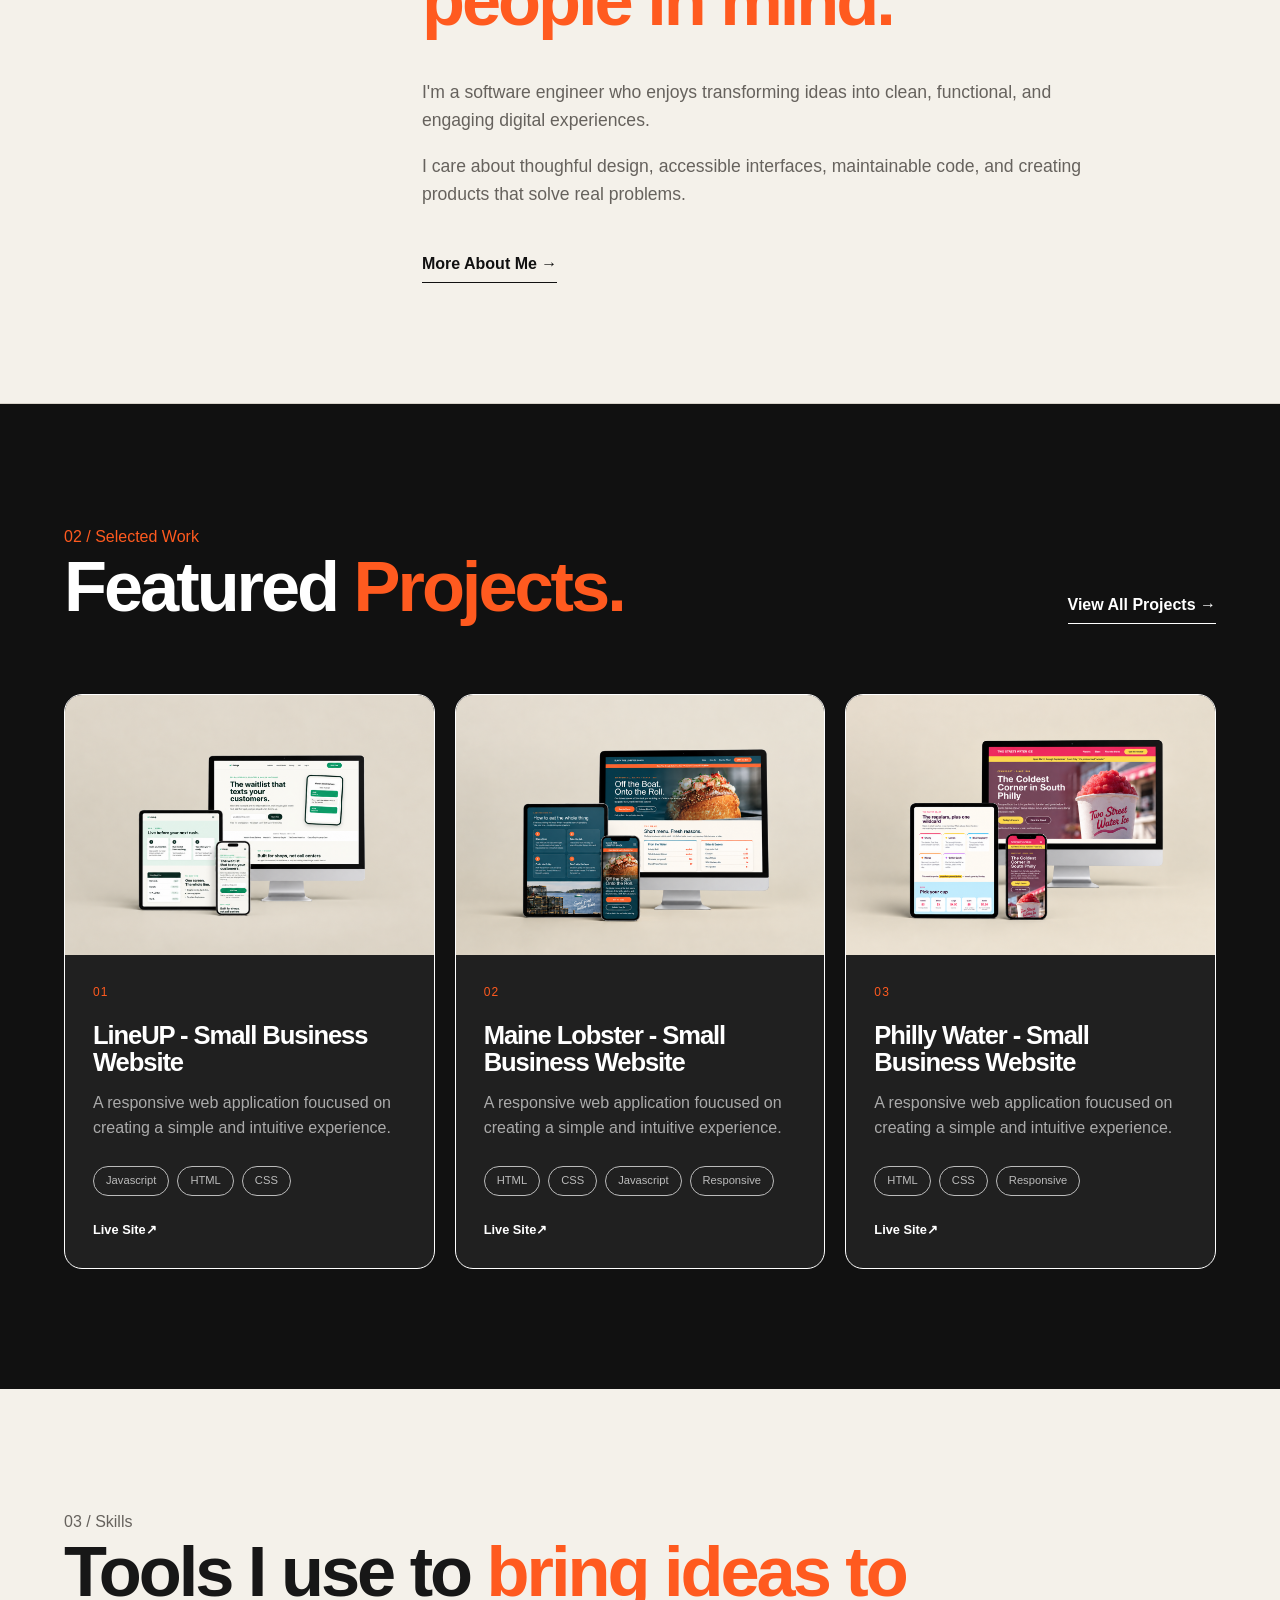
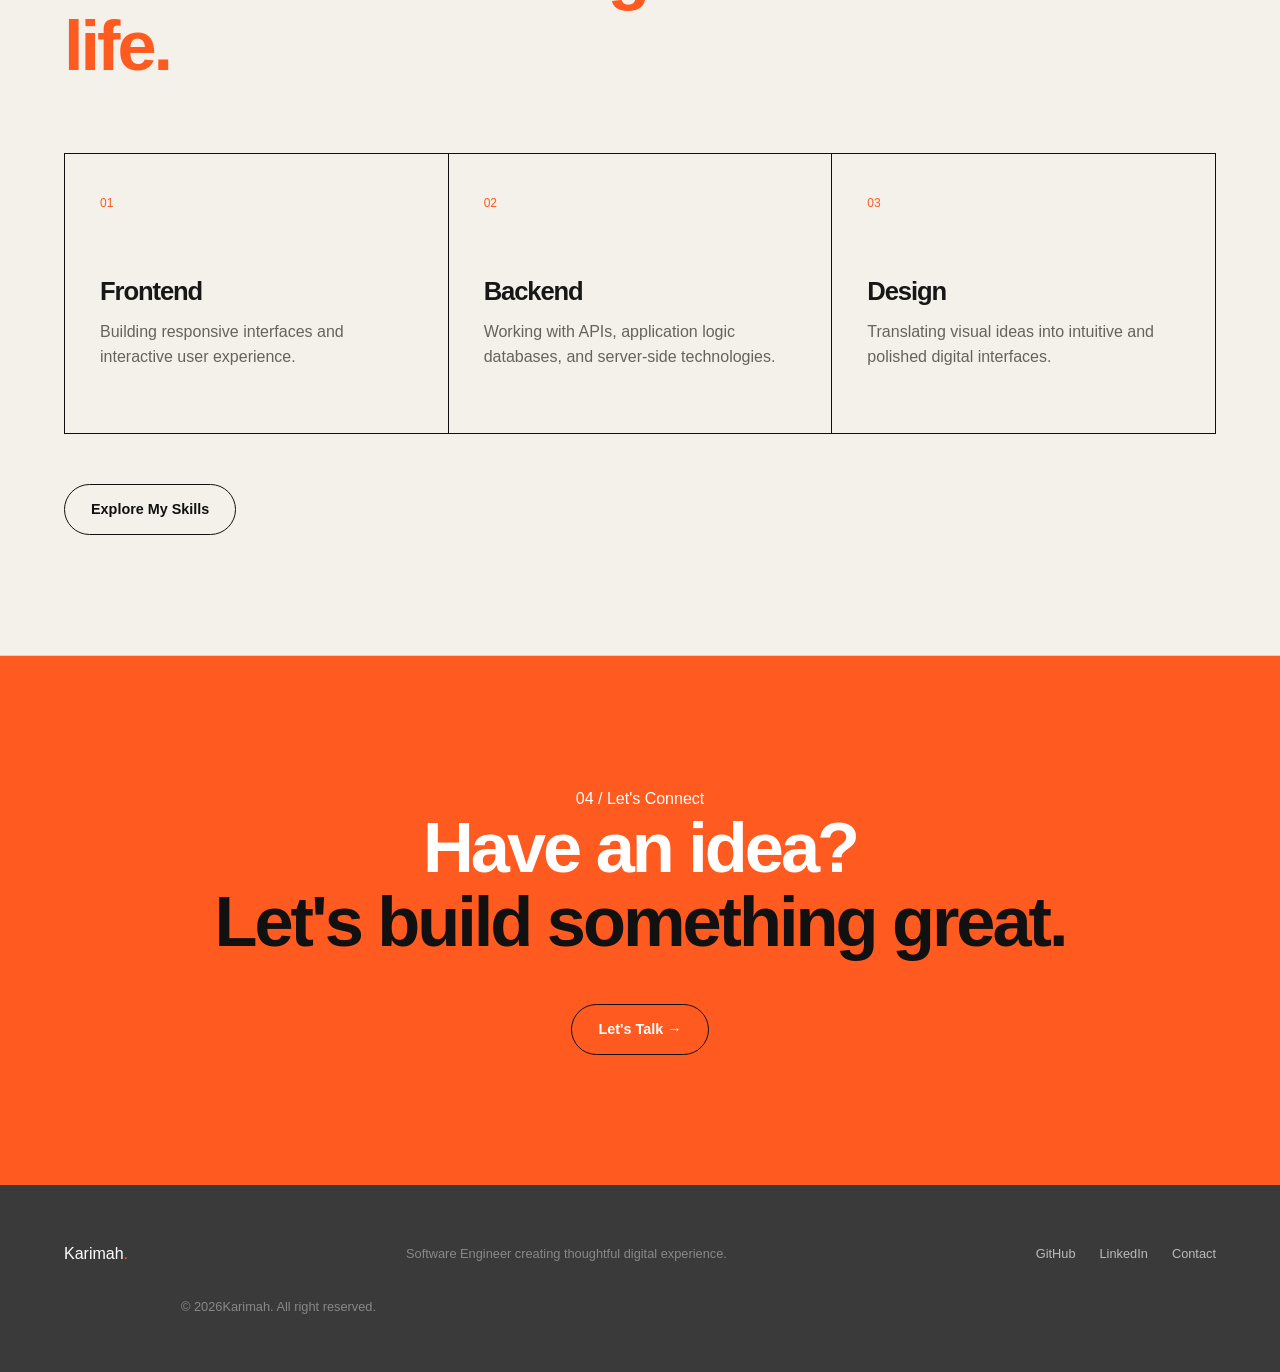
==== commit 956931d7: "Added profile img to index html and about html file" ====
--- a/index.html
+++ b/index.html
@@ -68,7 +68,7 @@
           <div class="hero-visuals">
             <div class="hero-image-wrapper">
               <div class="image-placeholder">
-                <img src="" />
+                <img src="profile img.png" alt="profile picture avatar" />
               </div>
             </div>
             <span class="floating-tag tag-one"> Developer </span>
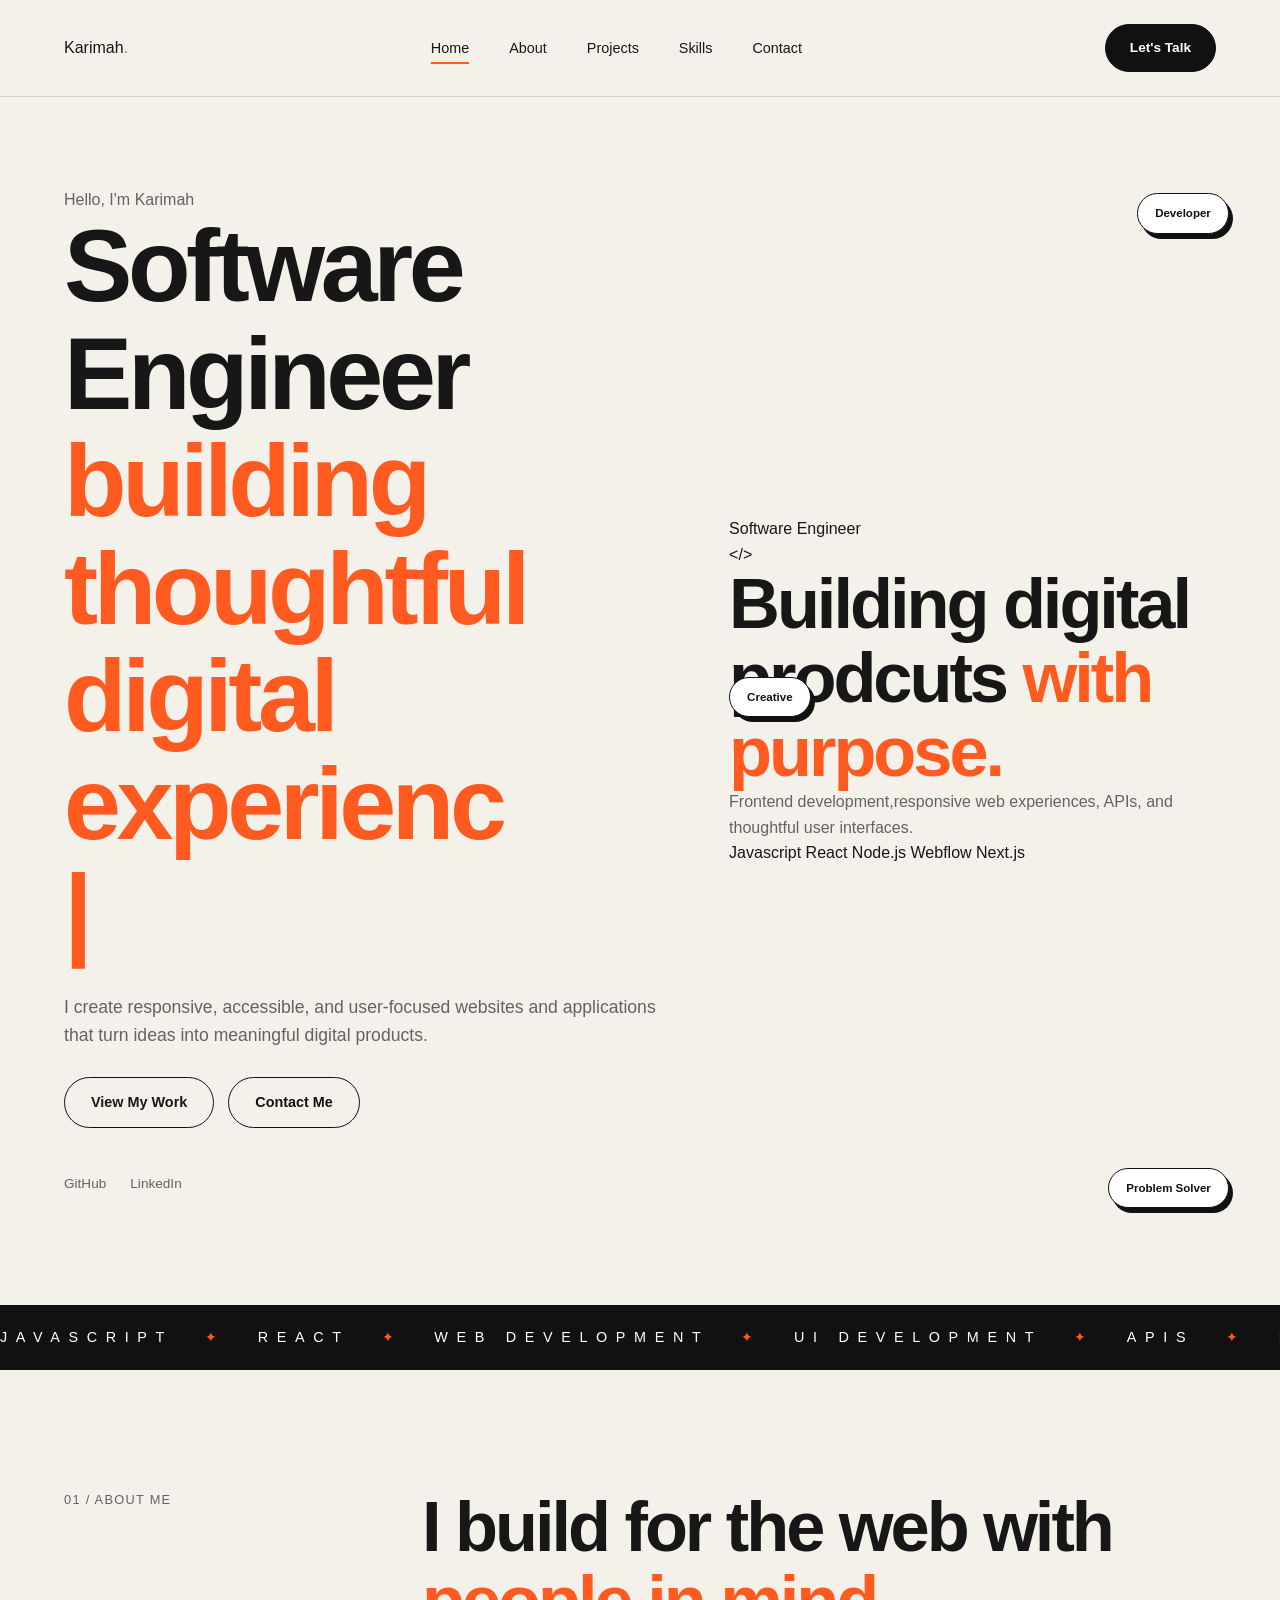
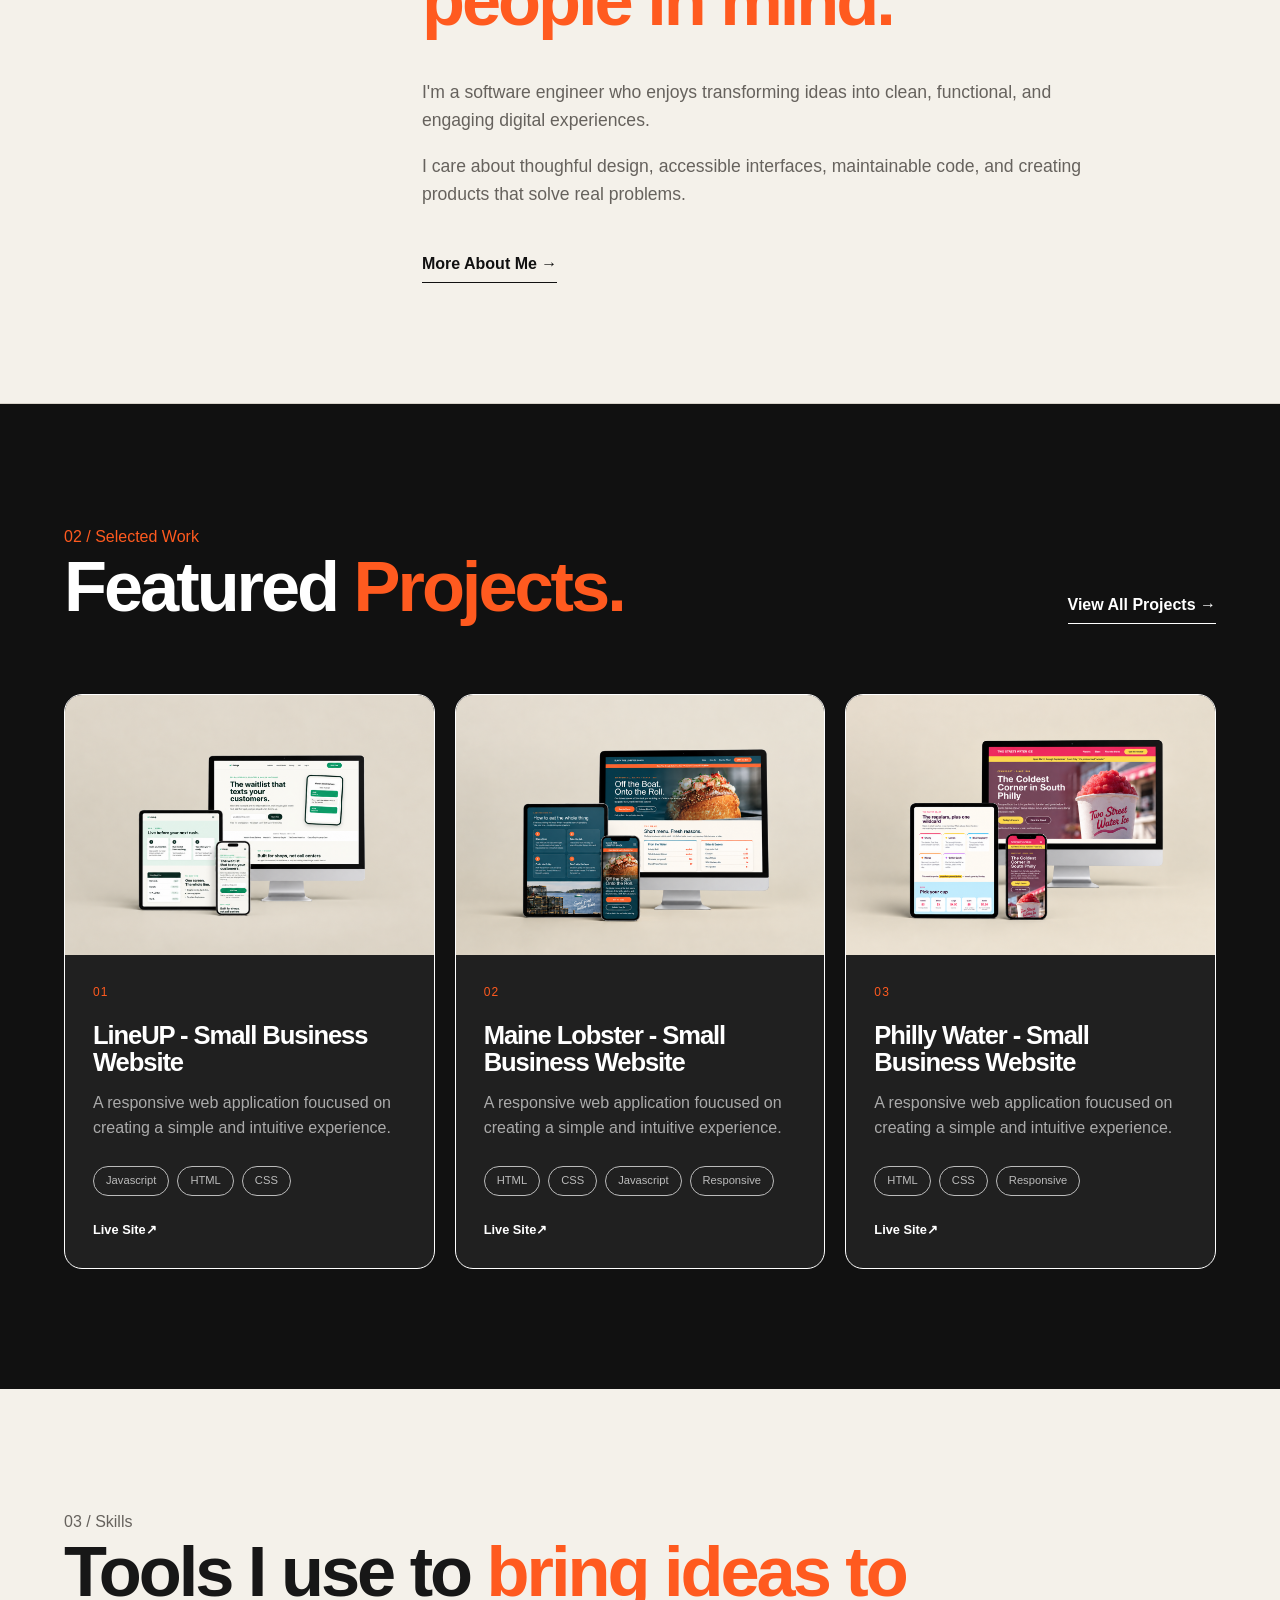
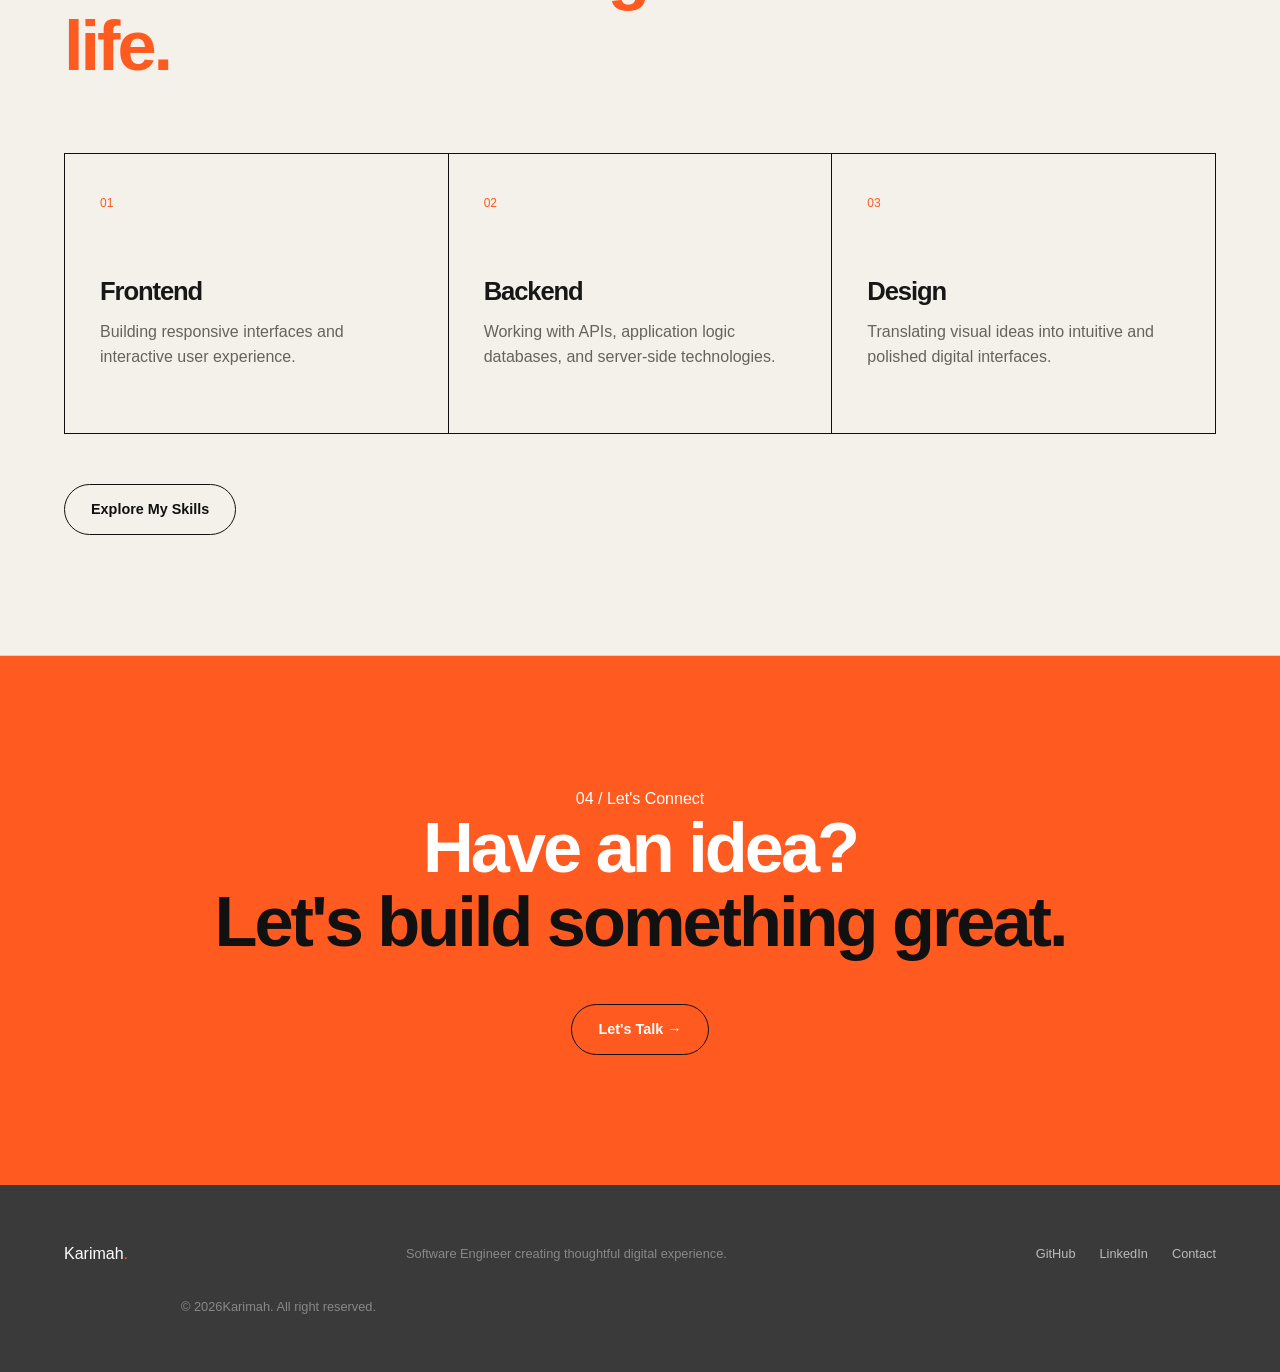
==== commit 7dea2e94: "Updated the index.html page to remove the profile pic and added a different profile pic to about.htm" ====
--- a/index.html
+++ b/index.html
@@ -66,16 +66,37 @@
             </div>
           </div>
           <div class="hero-visuals">
-            <div class="hero-image-wrapper">
-              <div class="image-placeholder">
-                <img src="profile img.png" alt="profile picture avatar" />
-              </div>
-            </div>
+            <div class="developer-card">
+              <div class="developer-card-top">
+                <span>Software Engineer</span>
+                <span class="status-dot"></span>
+              </div>
+
+              <div class="develope-symbol">
+                 &lt;/&gt;
+              </div>
+
+              <h2>
+                Building digital prodcuts
+                <span>with purpose.</span>
+              </h2>
+
+              <p>Frontend development,responsive web experiences, APIs, and thoughtful user interfaces.</p>
+
+              <div class="developer-tech">
+                <span>Javascript</span>
+                <span>React</span>
+                <span>Node.js</span>
+                <span>Webflow</span>
+                <span>Next.js</span>
+              </div>
+            </div>
+            
             <span class="floating-tag tag-one"> Developer </span>
             <span class="floating-tag tag-two"> Creative</span>
             <span class="floating-tag tag-three"> Problem Solver</span>
           </div>
-        </div>
+        
       </section>
       <!-- Skills section -->
       <section class="skill-banner">
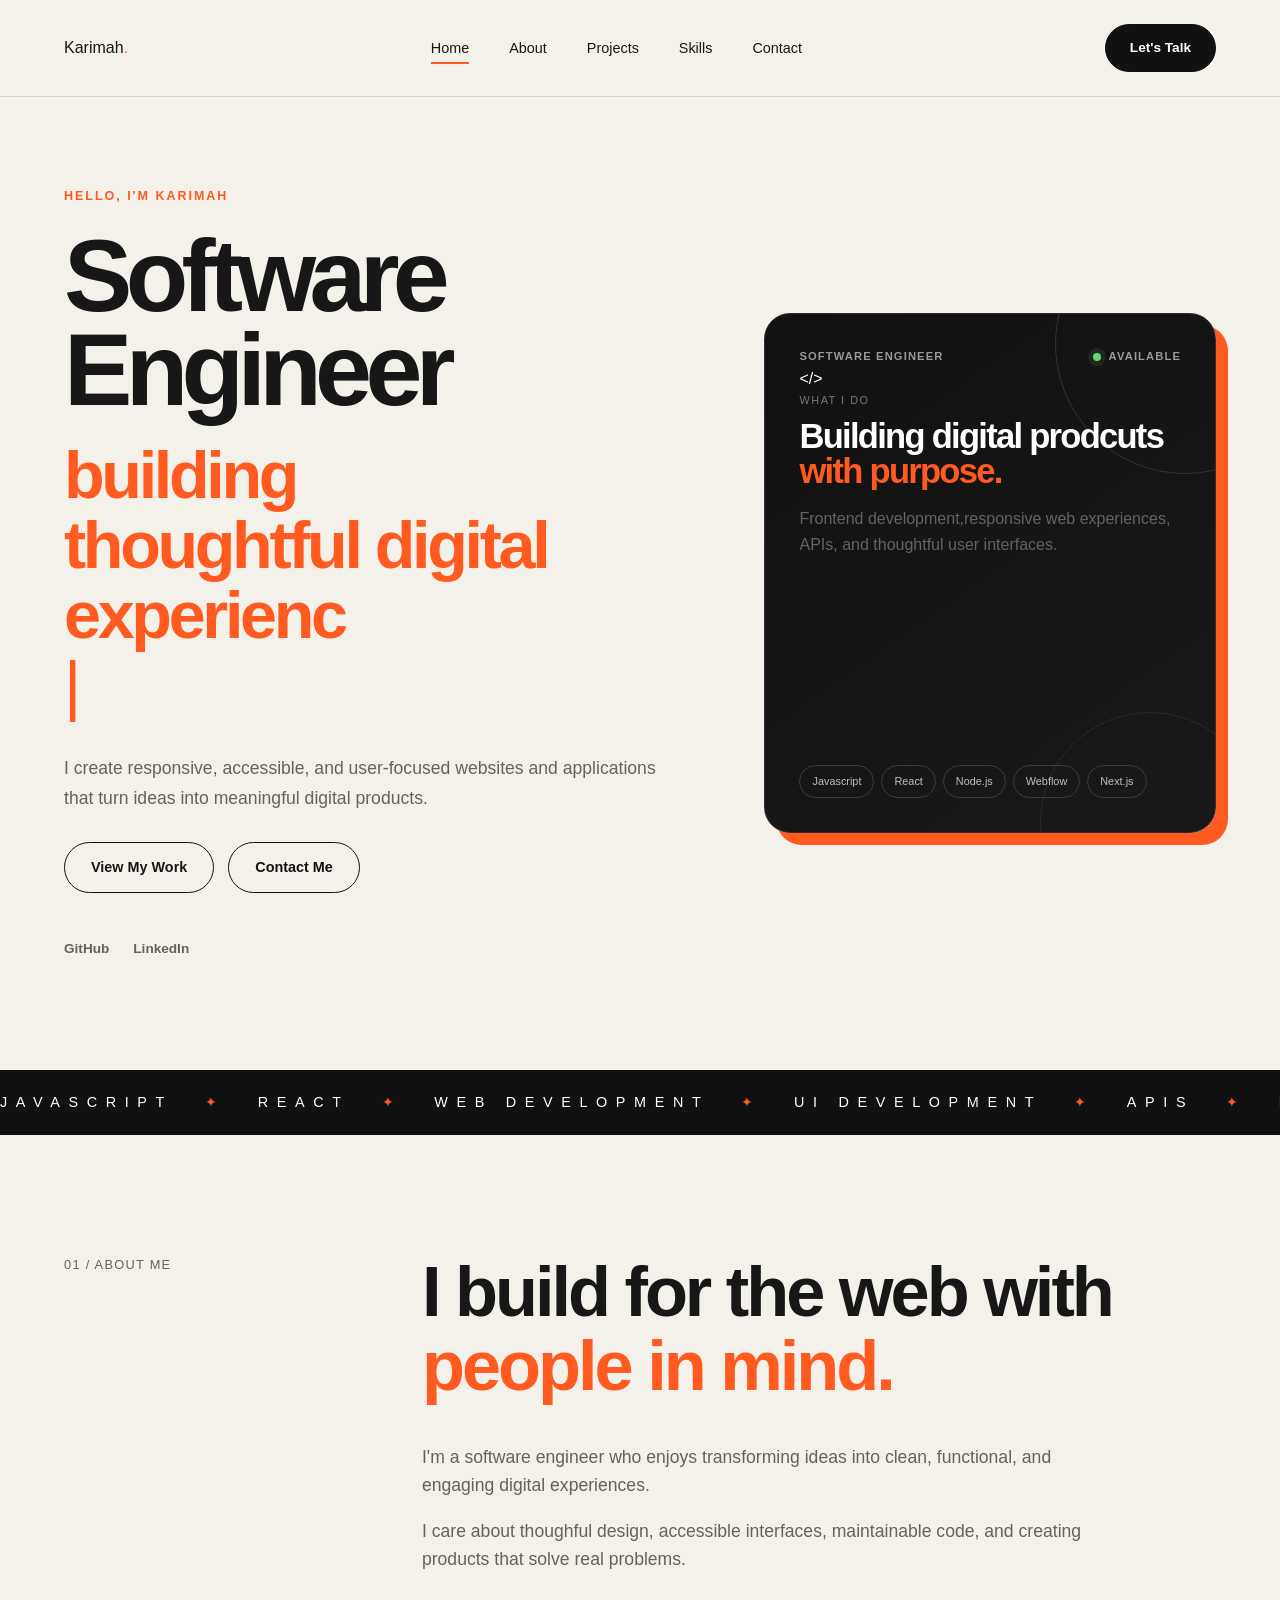
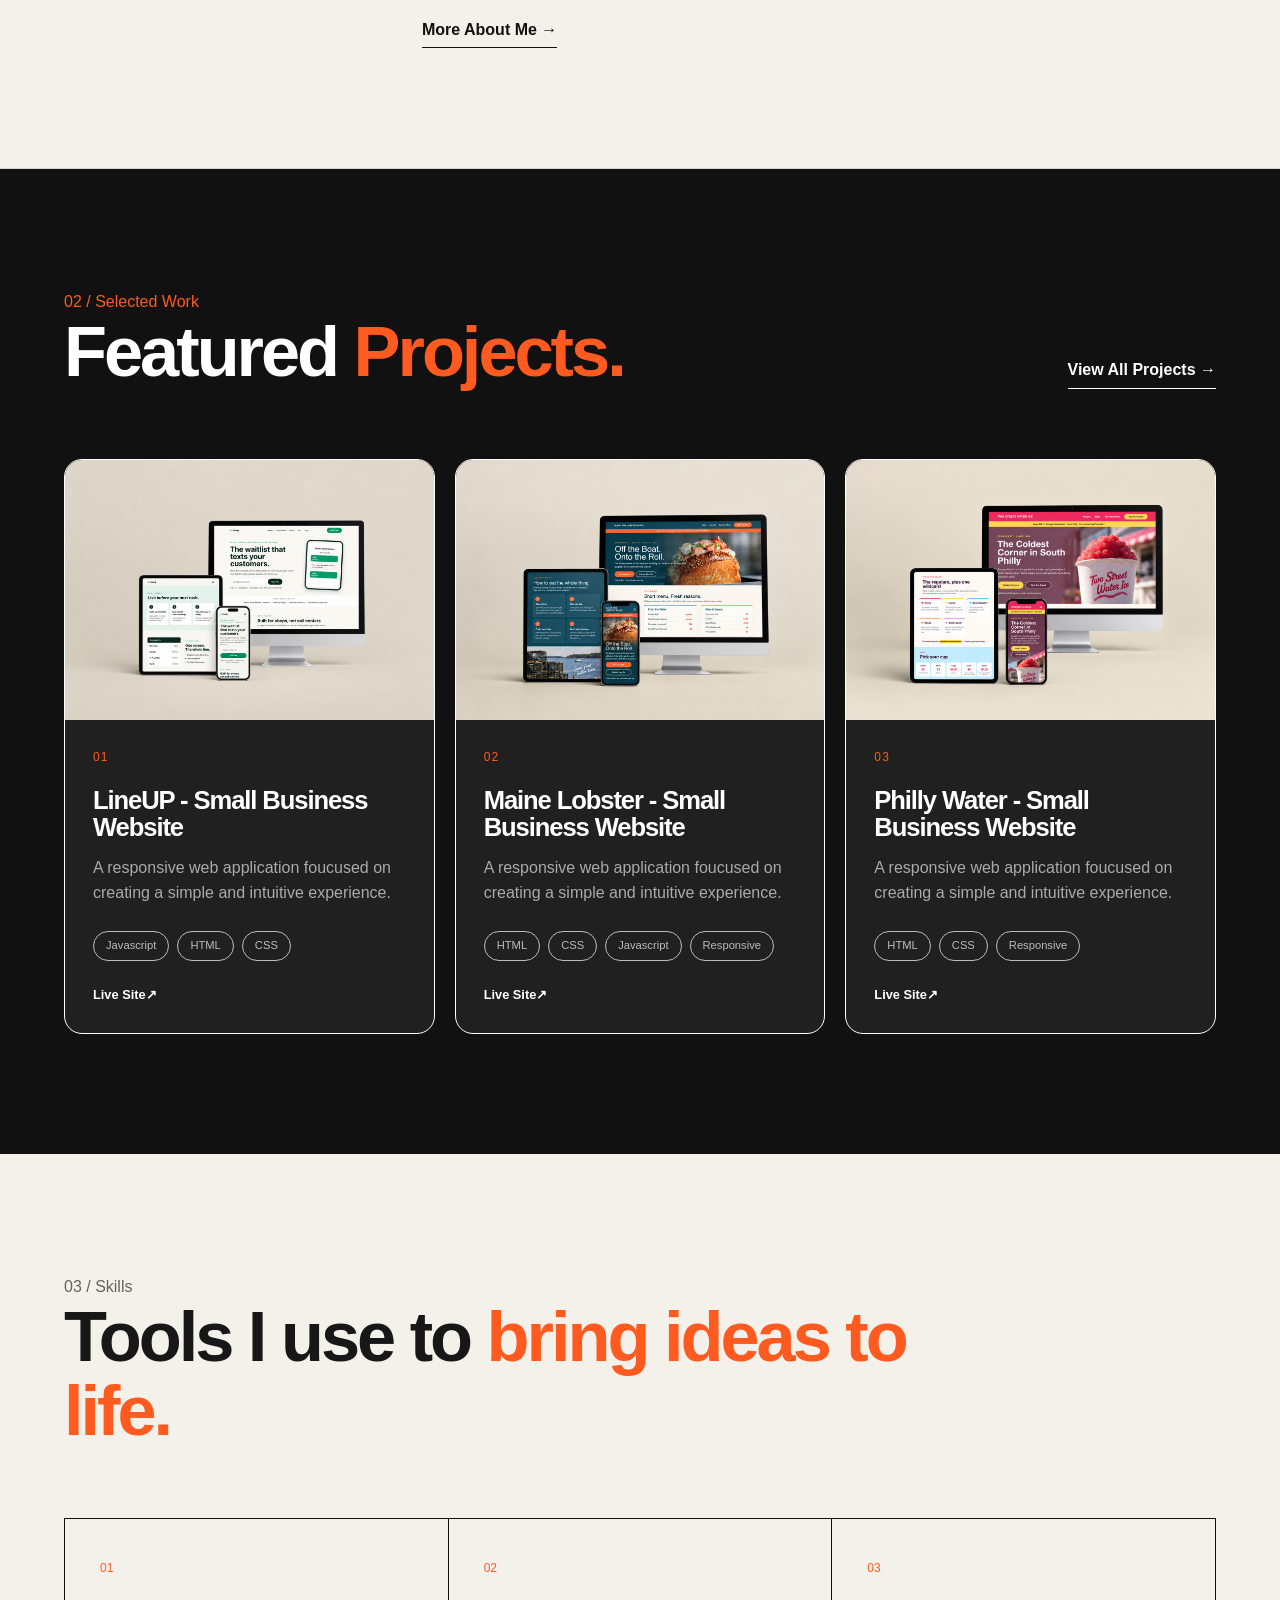
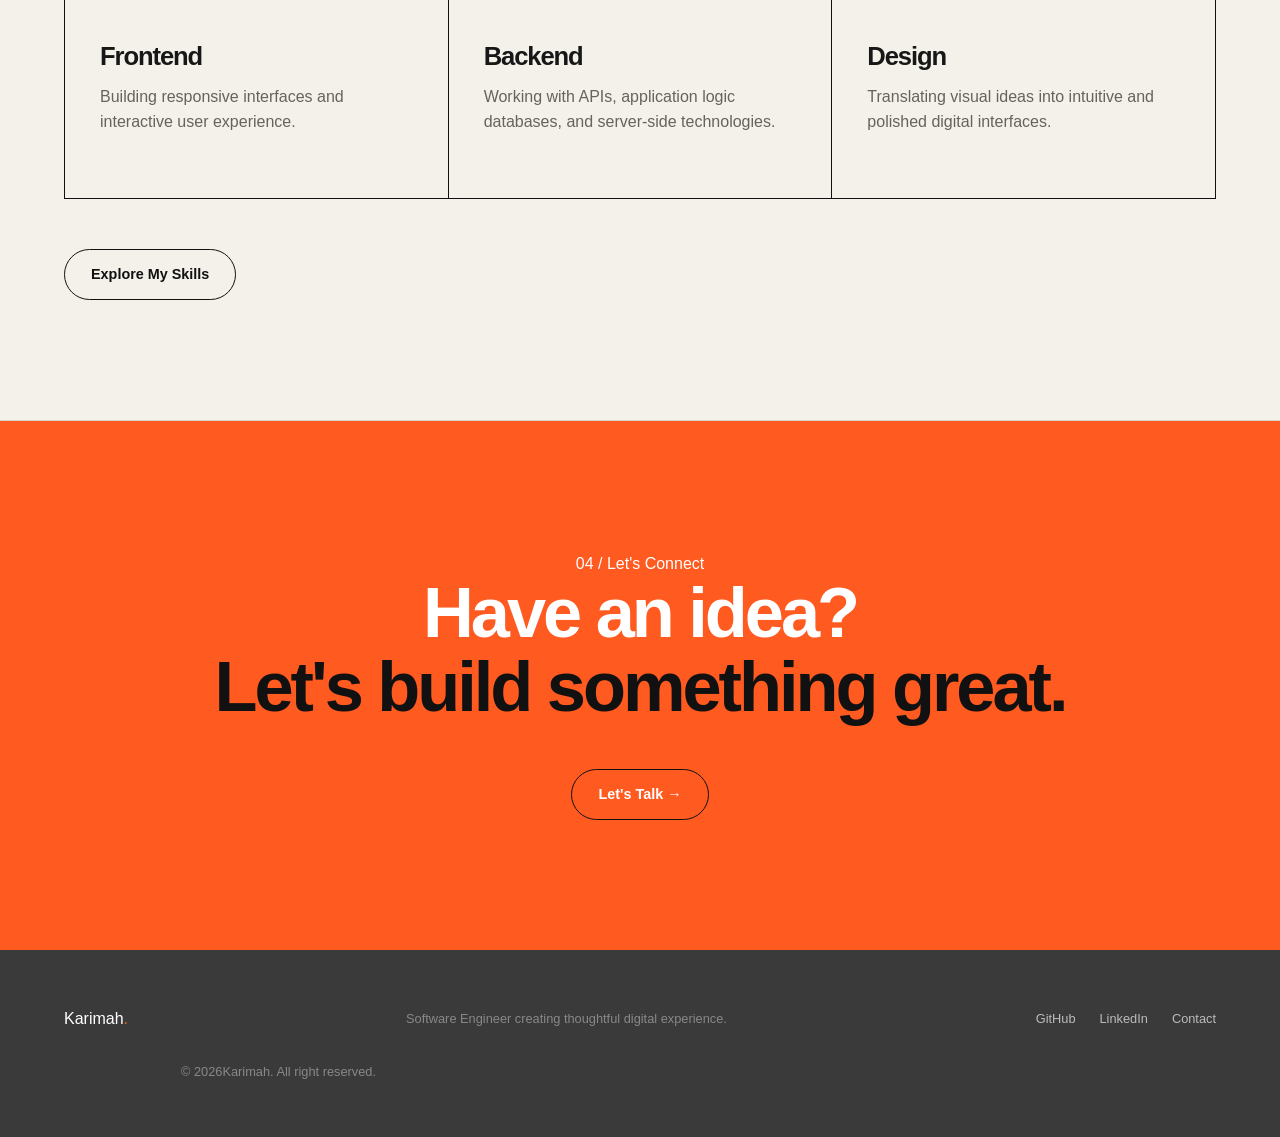
==== commit 3fd4b485: "Updated the css for the hero section" ====
--- a/index.html
+++ b/index.html
@@ -69,19 +69,27 @@
             <div class="developer-card">
               <div class="developer-card-top">
                 <span>Software Engineer</span>
-                <span class="status-dot"></span>
-              </div>
-
-              <div class="develope-symbol">
-                 &lt;/&gt;
-              </div>
-
-              <h2>
-                Building digital prodcuts
-                <span>with purpose.</span>
-              </h2>
-
-              <p>Frontend development,responsive web experiences, APIs, and thoughtful user interfaces.</p>
+                <div class="availability">
+                  <span class="status-dot"></span>
+                  <span>Available</span>
+                </div>
+              </div>
+
+              <div class="develope-symbol">&lt;/&gt;</div>
+
+              <div class="developer-card-content">
+                <p class="developer-label">What I do</p>
+
+                <h2>
+                  Building digital prodcuts
+                  <span>with purpose.</span>
+                </h2>
+
+                <p>
+                  Frontend development,responsive web experiences, APIs, and
+                  thoughtful user interfaces.
+                </p>
+              </div>
 
               <div class="developer-tech">
                 <span>Javascript</span>
@@ -91,12 +99,8 @@
                 <span>Next.js</span>
               </div>
             </div>
-            
-            <span class="floating-tag tag-one"> Developer </span>
-            <span class="floating-tag tag-two"> Creative</span>
-            <span class="floating-tag tag-three"> Problem Solver</span>
-          </div>
-        
+          </div>
+        </div>
       </section>
       <!-- Skills section -->
       <section class="skill-banner">
--- a/css/main.css
+++ b/css/main.css
@@ -291,43 +291,71 @@
 
 .hero {
   position: relative;
-  min-height: 760px;
-  display: flex;
+  display: flex;
+  min-height: calc(100vh - 90px);
   align-items: center;
-  padding-block: 90px 110px;
-  overflow: visible;
+  padding: 90px 0 110px;
+  overflow: hidden;
 }
 
 .hero-grid {
   display: grid;
-  grid-template-columns: minmax(0, 1.1fr) minmax(420px, 0.9fr);
+  grid-template-columns:
+    minmax(0, 1.15fr)
+    minmax(360px, 0.85fr);
   align-items: center;
-  gap: 70px;
-}
-
-.hero-content,
-.hero-visual {
-  min-width: 0;
+  gap: clamp(60px, 7vw, 120px);
 }
 
 /* Hero content */
-
 .hero-content {
   position: relative;
   z-index: 2;
-}
-
-/* typing animation effect for homepage */
+  min-width: 0;
+}
+
+.greeting-content {
+  margin-bottom: 22px;
+  color: var(--color-accent);
+  font-size: 0.78rem;
+  font-weight: 700;
+  letter-spacing: 0.16em;
+  text-transform: uppercase;
+}
+
+.hero-content h1 {
+  max-width: 800px;
+  margin: 0;
+  font-size: clamp(4.5rem 7vw, 7.5rem);
+  line-height: 0.9;
+  letter-spacing: -0.065em;
+}
+
+.hero-title-line {
+  display: block;
+  color: var(--color-dark);
+}
 
 .hero-accent {
   display: block;
-  color: var(--color-accent);
-}
+  max-width: 760px;
+  margin-top: 24px;
+  color: var(--color-accent);
+  font-size: 0.65em;
+  line-height: 1.05;
+  letter-spacing: -0.05em;
+}
+
+/* typing animation effect for homepage */
+
 #typing-text {
   color: var(--color-accent);
 }
+
 .typing-cursor {
-  color: var(--color-accent);
+  display: inline;
+  color: var(--color-accent);
+  font-weight: 400;
   animation: cursorBlink 0.7s infinite;
 }
 
@@ -340,6 +368,191 @@
   100% {
     opacity: 0;
   }
+}
+
+.hero-description {
+  max-width: 610px;
+  margin-top: 32px;
+  margin-bottom: 34px;
+  color: var(--color-text-light);
+  font-size: 1.05rem;
+  line-height: 1.75;
+}
+
+.hero-buttons {
+  display: flex;
+  flex-wrap: wrap;
+  gap: 12px;
+}
+
+.hero-socials {
+  display: flex;
+  flex-wrap: wrap;
+  gap: 24px;
+  margin-top: 38px;
+}
+
+.hero-socials a {
+  color: var(--color-text-light);
+  font-size: 0.85rem;
+  font-weight: 600;
+  transition: color var(--transition);
+  transform: var(--transition);
+}
+
+.hero-socials a:hover {
+  color: var(--color-accent);
+  transform: translateY(-2px);
+}
+
+.hero-visuals {
+  position: relative;
+  display: flex;
+  align-items: center;
+  justify-content: center;
+  min-width: 0;
+}
+
+.developer-card {
+  position: relative;
+  width: 100%;
+  max-width: 470px;
+  min-height: 520px;
+
+  display: flex;
+  flex-direction: column;
+  padding: 34px;
+  color: var(--color-white);
+  background: linear-gradient(145deg, #111111 0%, #191919 100%);
+
+  border: 1px solid #2e2e2e;
+  border-radius: 26px;
+  box-shadow: 12px 12px 0 var(--color-accent);
+  overflow: hidden;
+}
+
+.developer-card::before {
+  content: "";
+  position: absolute;
+  top: -100px;
+  right: -100px;
+  width: 260px;
+  height: 260px;
+  border: 1px solid #333;
+  border-radius: 50%;
+}
+
+.developer-card::after {
+  content: "";
+  position: absolute;
+  right: -45px;
+  bottom: -100px;
+  width: 220px;
+  height: 220px;
+  border: 1px solid #292929;
+  border-radius: 50%;
+}
+
+.developer-card-top {
+  position: relative;
+  z-index: 2;
+  display: flex;
+  align-items: center;
+  justify-content: space-between;
+  gap: 20px;
+  color: #999;
+  font-size: 0.7rem;
+  font-weight: 600;
+  letter-spacing: 0.1em;
+  text-transform: uppercase;
+}
+
+.availability {
+  display: flex;
+  align-items: center;
+  gap: 8px;
+}
+
+.status-dot {
+  width: 8px;
+  height: 8px;
+  background: #61d876;
+  border-radius: 50%;
+  box-shadow: 0 0 0 5px rgba(97, 216, 118, 0.1);
+}
+
+.developer-symbol {
+  position: relative;
+  z-index: 2;
+  margin-top: 65px;
+  margin-bottom: 35px;
+  color: var(--color-accent);
+  font-size: 4.5rem;
+  font-weight: 700;
+  line-height: 1;
+  letter-spacing: -0.08em;
+}
+
+.developer-card-content {
+  position: relative;
+  z-index: 2;
+}
+
+.developer-label {
+  margin-bottom: 10px;
+  color: #777;
+  font-size: 0.68rem;
+  letter-spacing: 0.14em;
+  text-transform: uppercase;
+}
+
+.developer-card h2 {
+  max-width: 380px;
+  margin-bottom: 18px;
+  color: var(--color-white);
+  font-size: clamp(2rem, 2.7vw, 3rem);
+  line-height: 1;
+  letter-spacing: -0.05em;
+}
+
+.developer-card h2 span {
+  display: block;
+  color: var(--color-accent);
+}
+
+.devloper-description {
+  max-width: 360px;
+  color: #999;
+  font-size: 0.86rem;
+  line-height: 1.65;
+}
+
+.developer-tech {
+  position: relative;
+  z-index: 2;
+  display: flex;
+  flex-wrap: wrap;
+  gap: 7px;
+  margin-top: auto;
+  padding-top: 35px;
+}
+
+.developer-tech span {
+  padding: 7px 12px;
+  color: #bdbdbd;
+  border: 1px solid #3c3c3c;
+  border-radius: 100px;
+  font-size: 0.68rem;
+  transition:
+    background var(--transition),
+    color var(--transition),
+    border-color var(--transition);
+}
+
+.developer-tech span:hover {
+  color: var(--color-dark);
+  background: var(--color-accent);
+  border-color: var(--color-accent);
 }
 
 /* revealing animation effect */
@@ -356,8 +569,11 @@
 }
 
 .hero-content h1 {
-  max-width: 990px;
-  margin-bottom: 28px;
+  max-width: 1050px;
+  margin-bottom: 32px;
+  font-size: clamp(4.5rem, 8vw, 8rem);
+  line-height: 0.92;
+  letter-spacing: -0.06;
 }
 
 .hero-content h1 span {
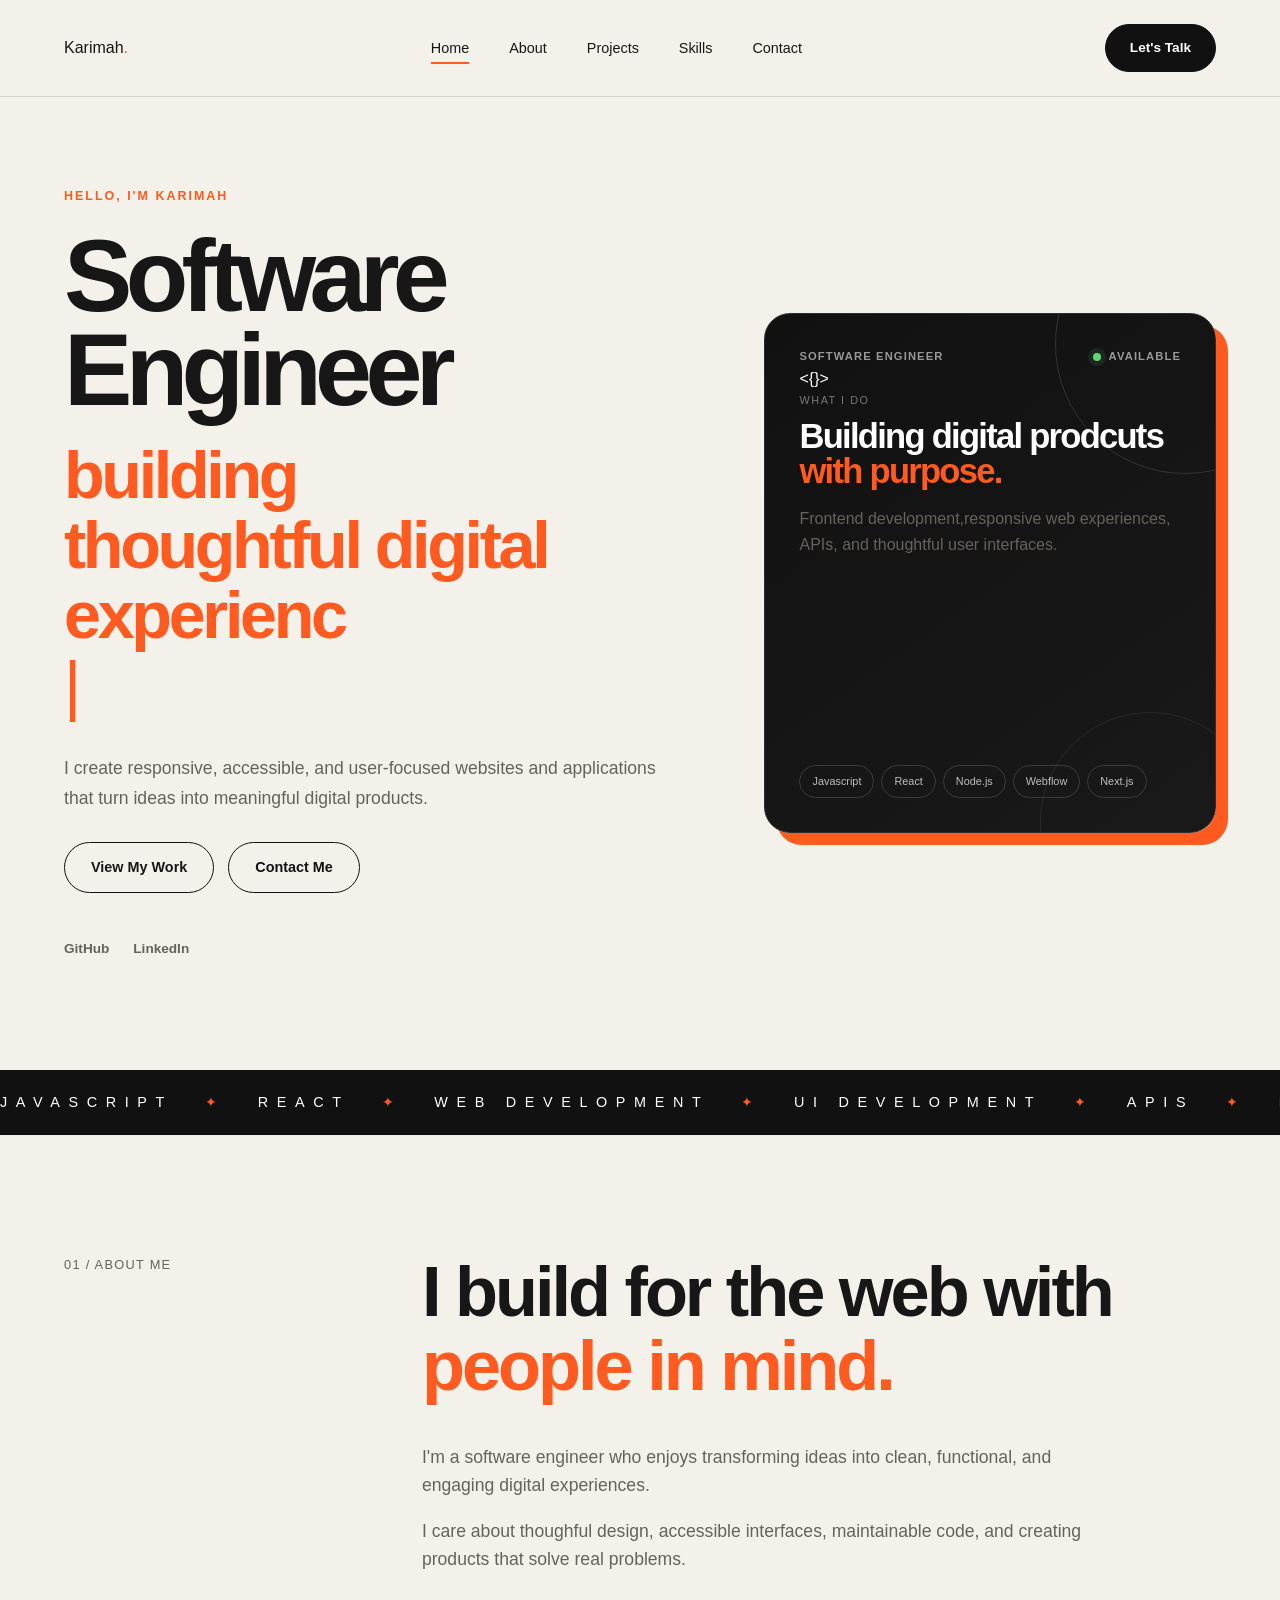
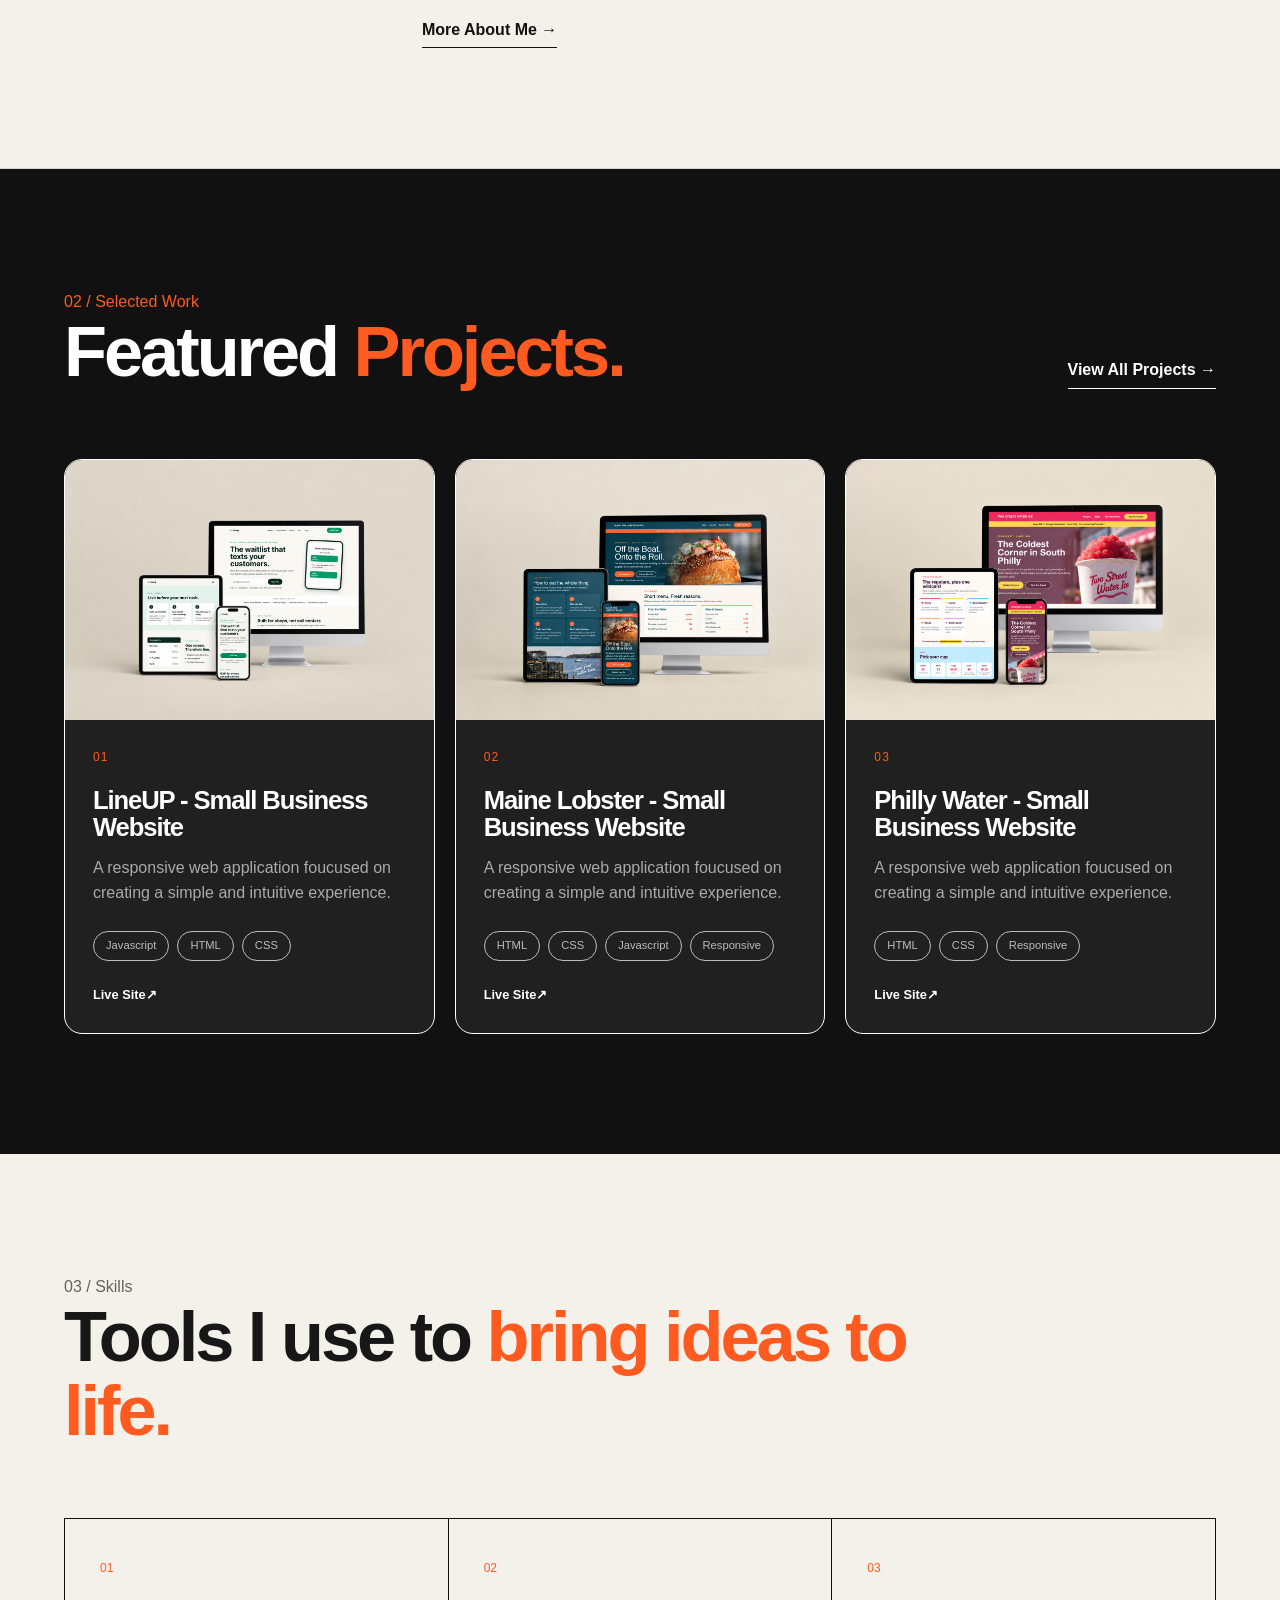
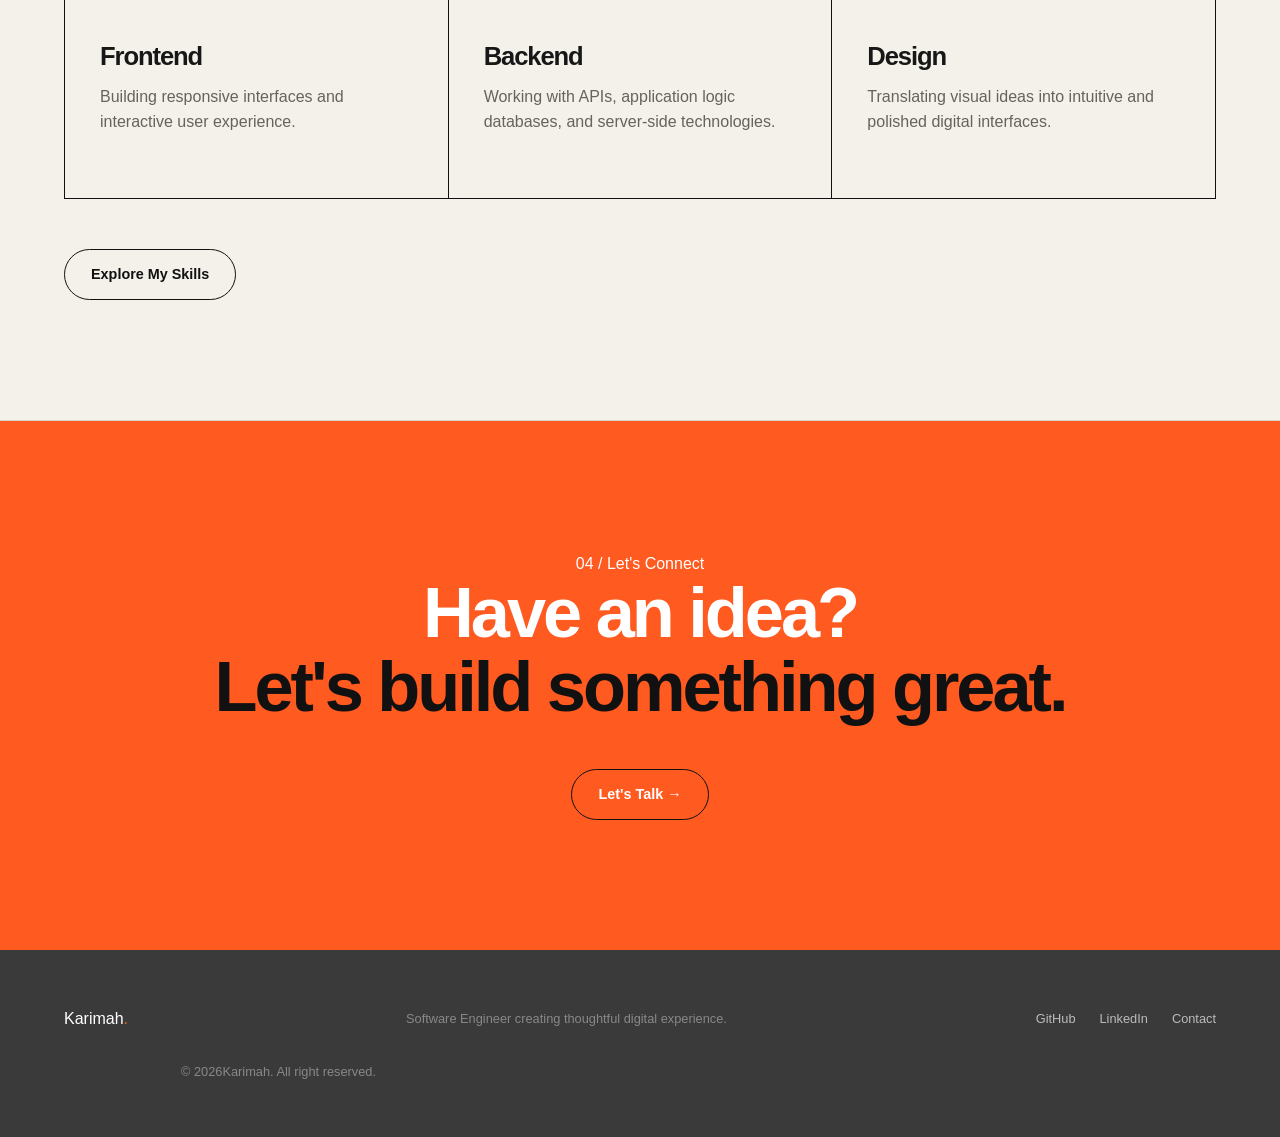
==== commit 07a837eb: "Updated html symbol" ====
--- a/index.html
+++ b/index.html
@@ -75,7 +75,7 @@
                 </div>
               </div>
 
-              <div class="develope-symbol">&lt;/&gt;</div>
+              <div class="develope-symbol">&lt;{}&gt;</div>
 
               <div class="developer-card-content">
                 <p class="developer-label">What I do</p>
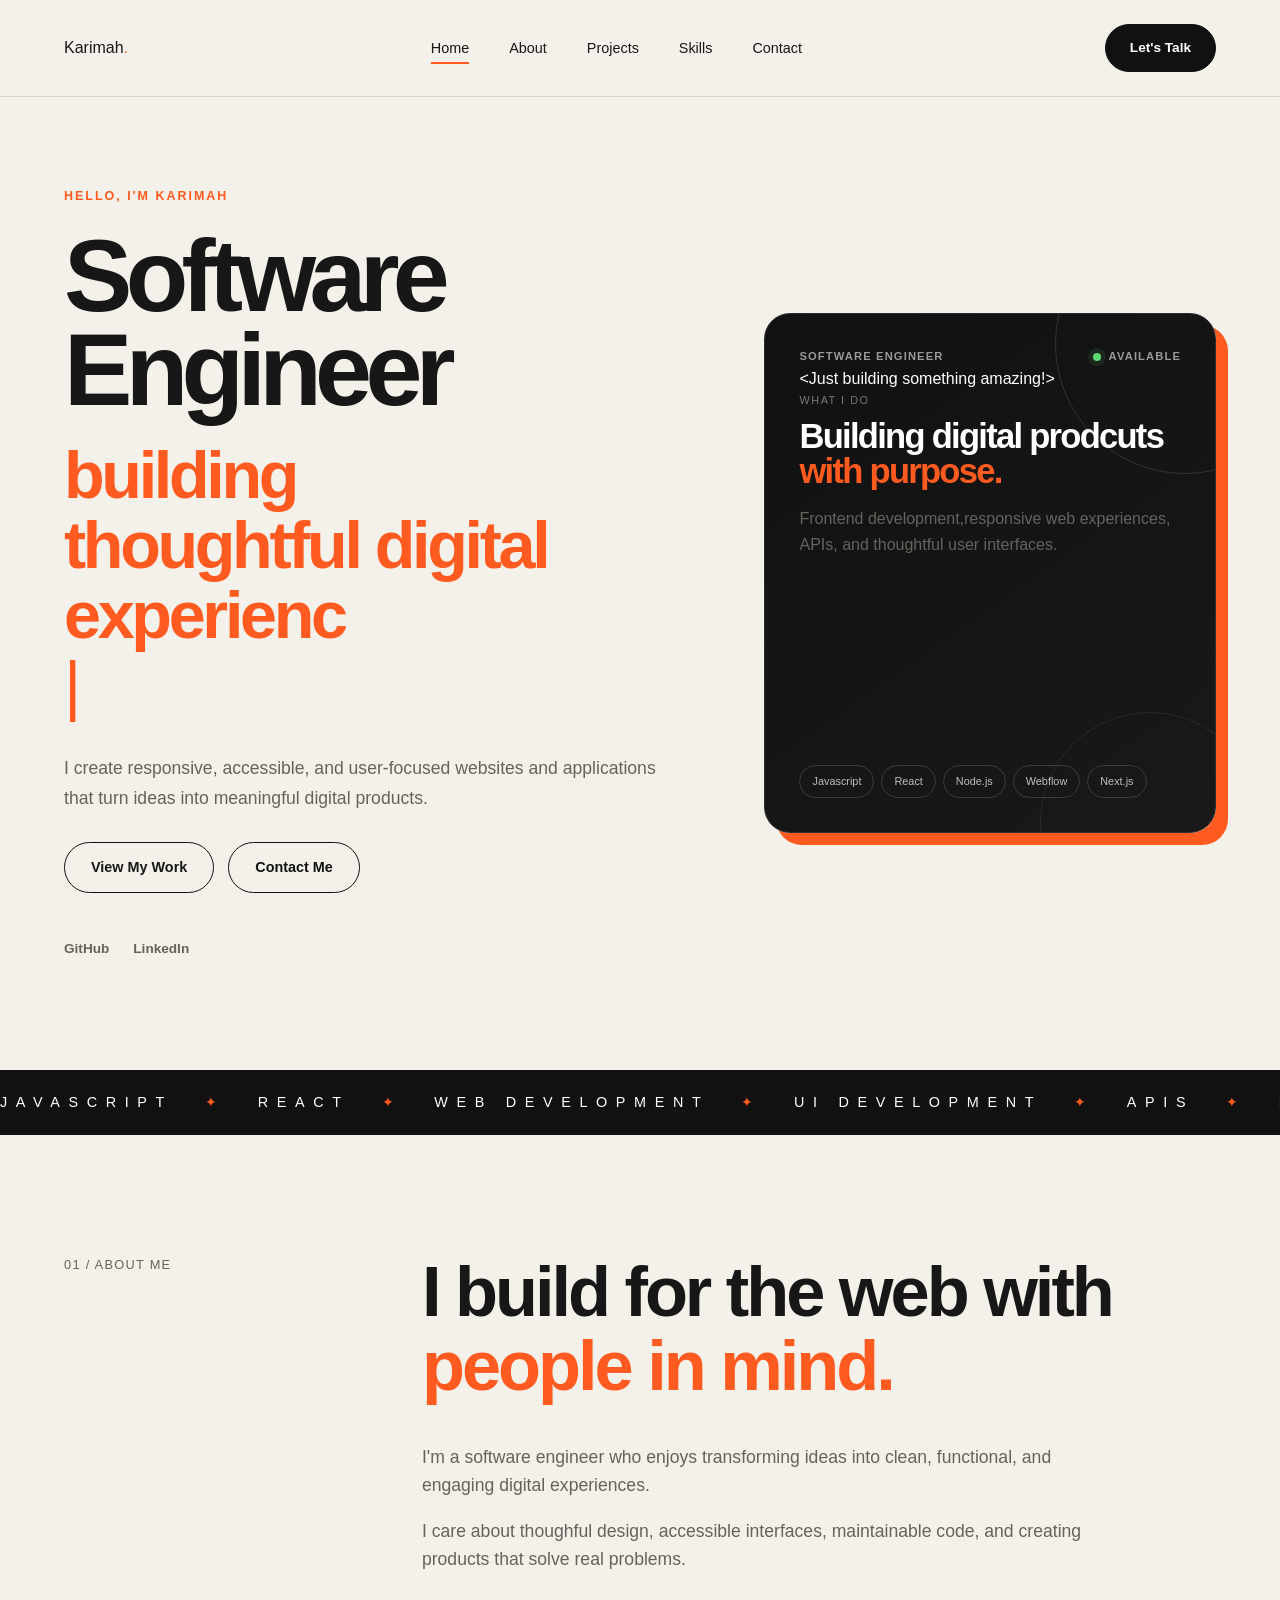
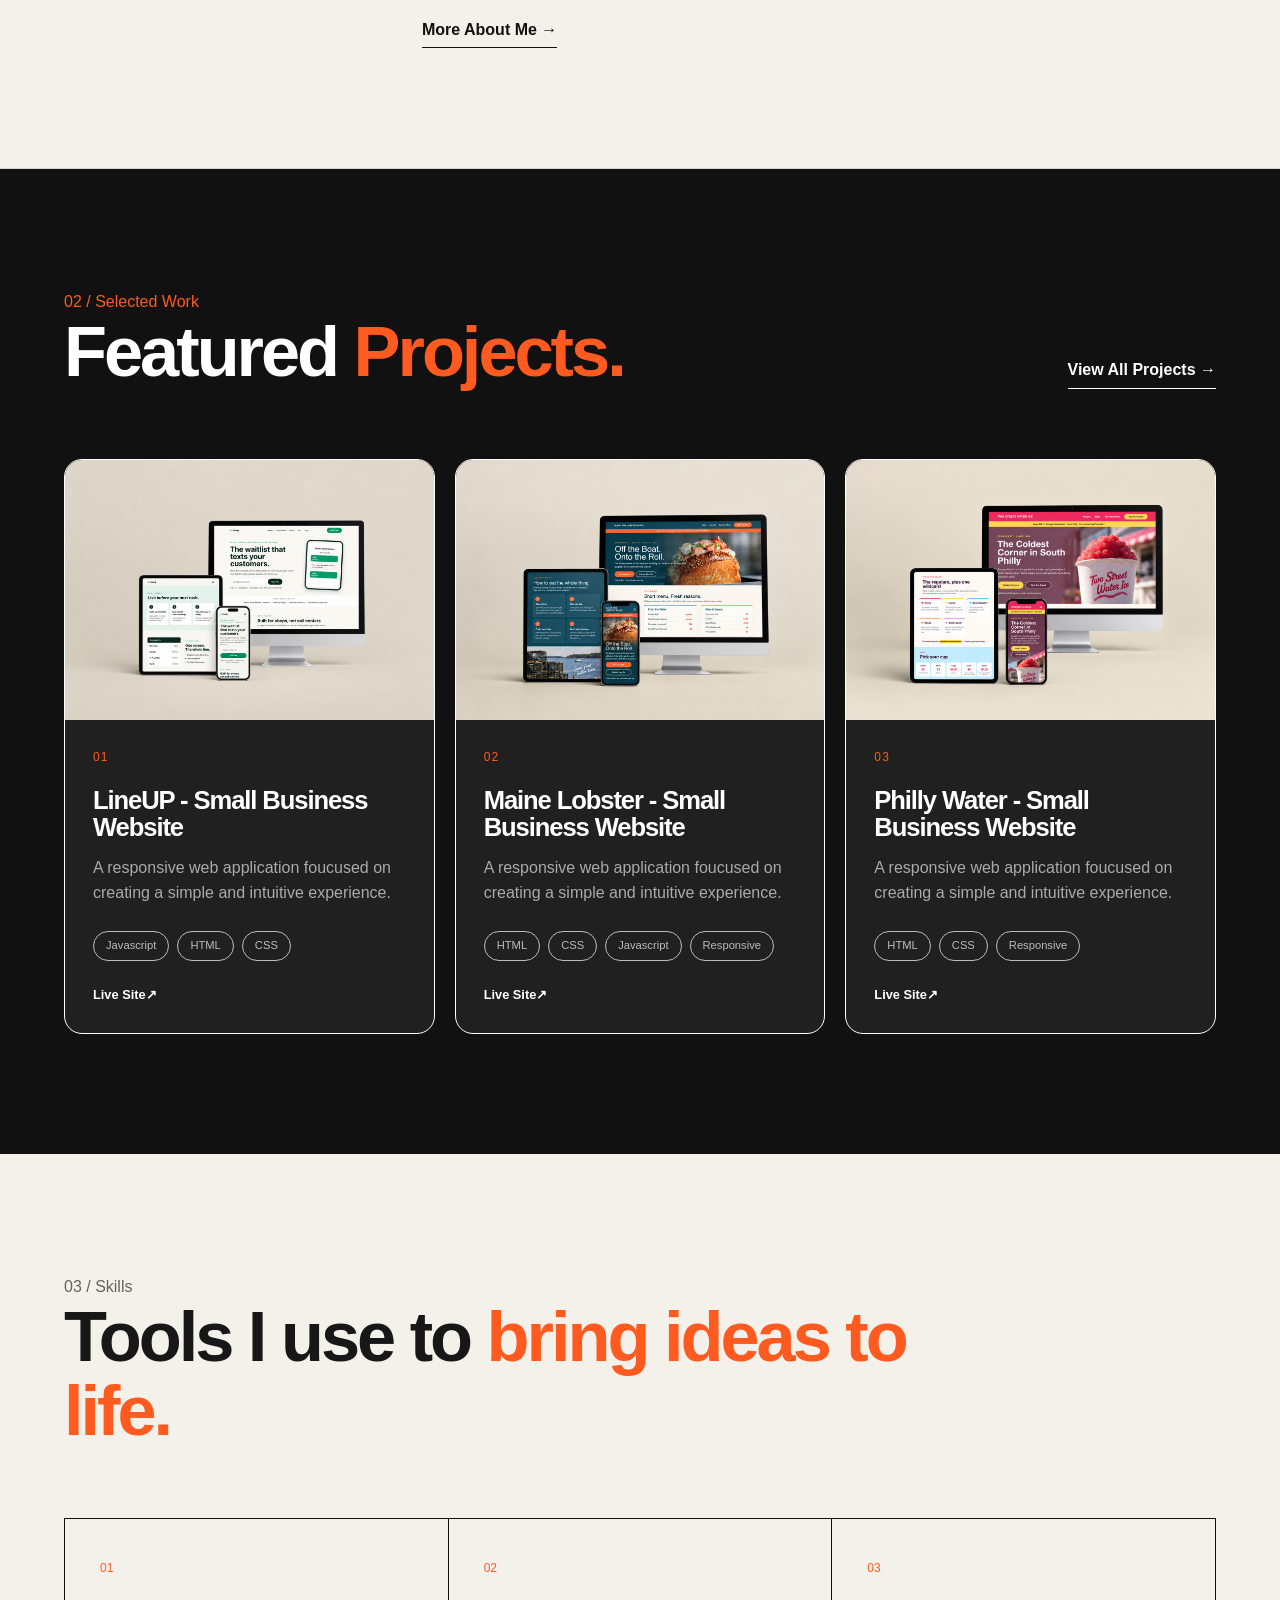
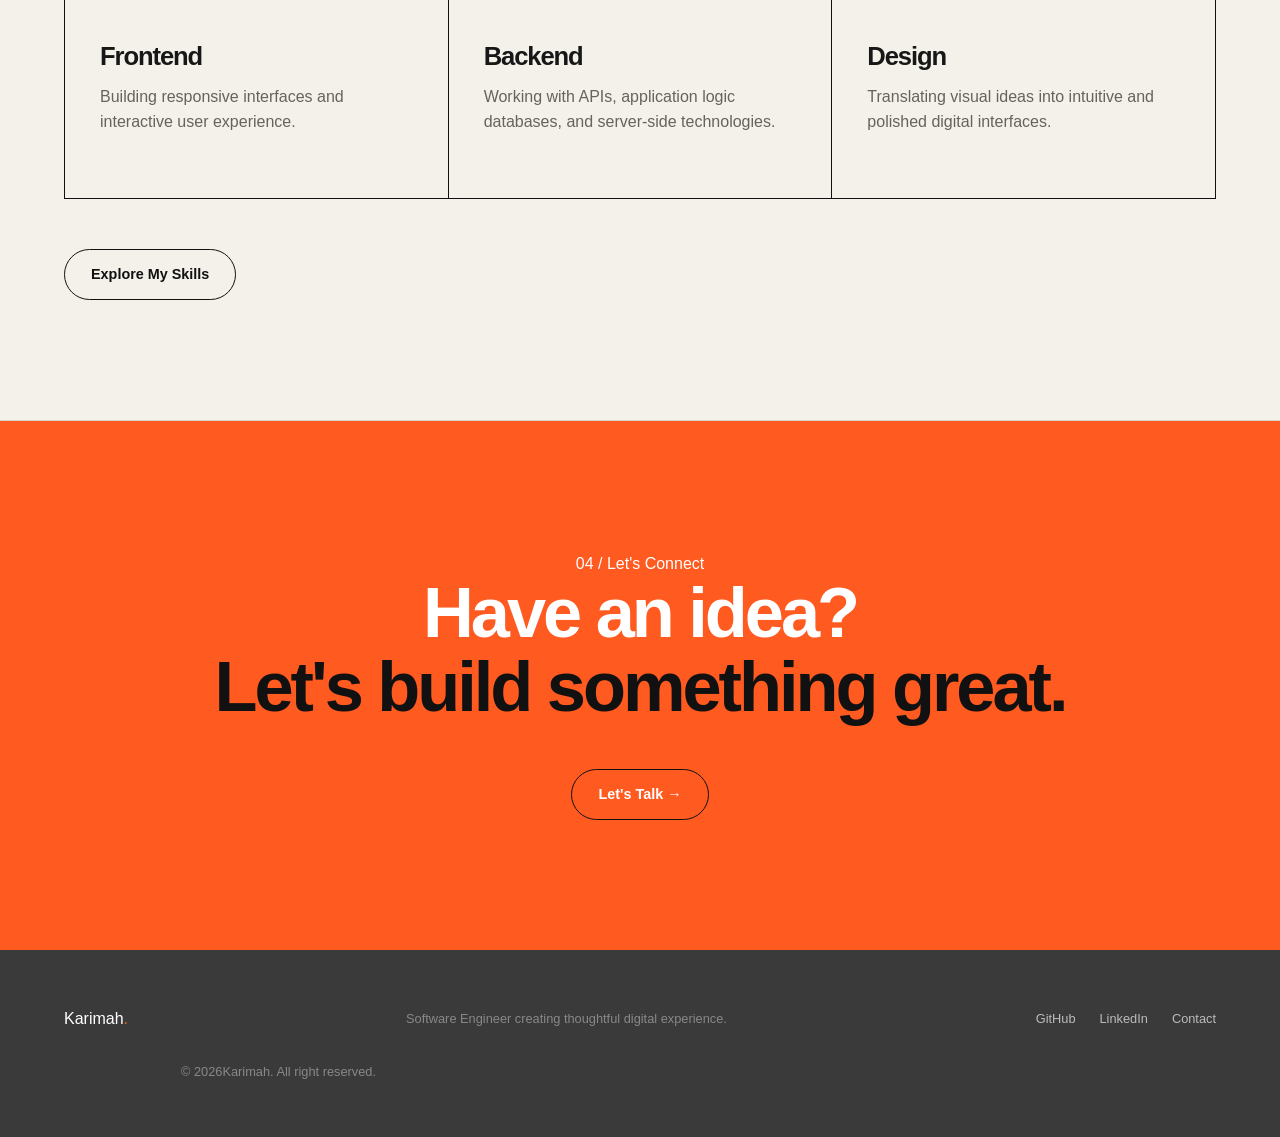
==== commit f608f0d2: "Updated html message" ====
--- a/index.html
+++ b/index.html
@@ -75,7 +75,9 @@
                 </div>
               </div>
 
-              <div class="develope-symbol">&lt;{}&gt;</div>
+              <div class="develope-symbol">
+                &lt;Just building something amazing!&gt;
+              </div>
 
               <div class="developer-card-content">
                 <p class="developer-label">What I do</p>
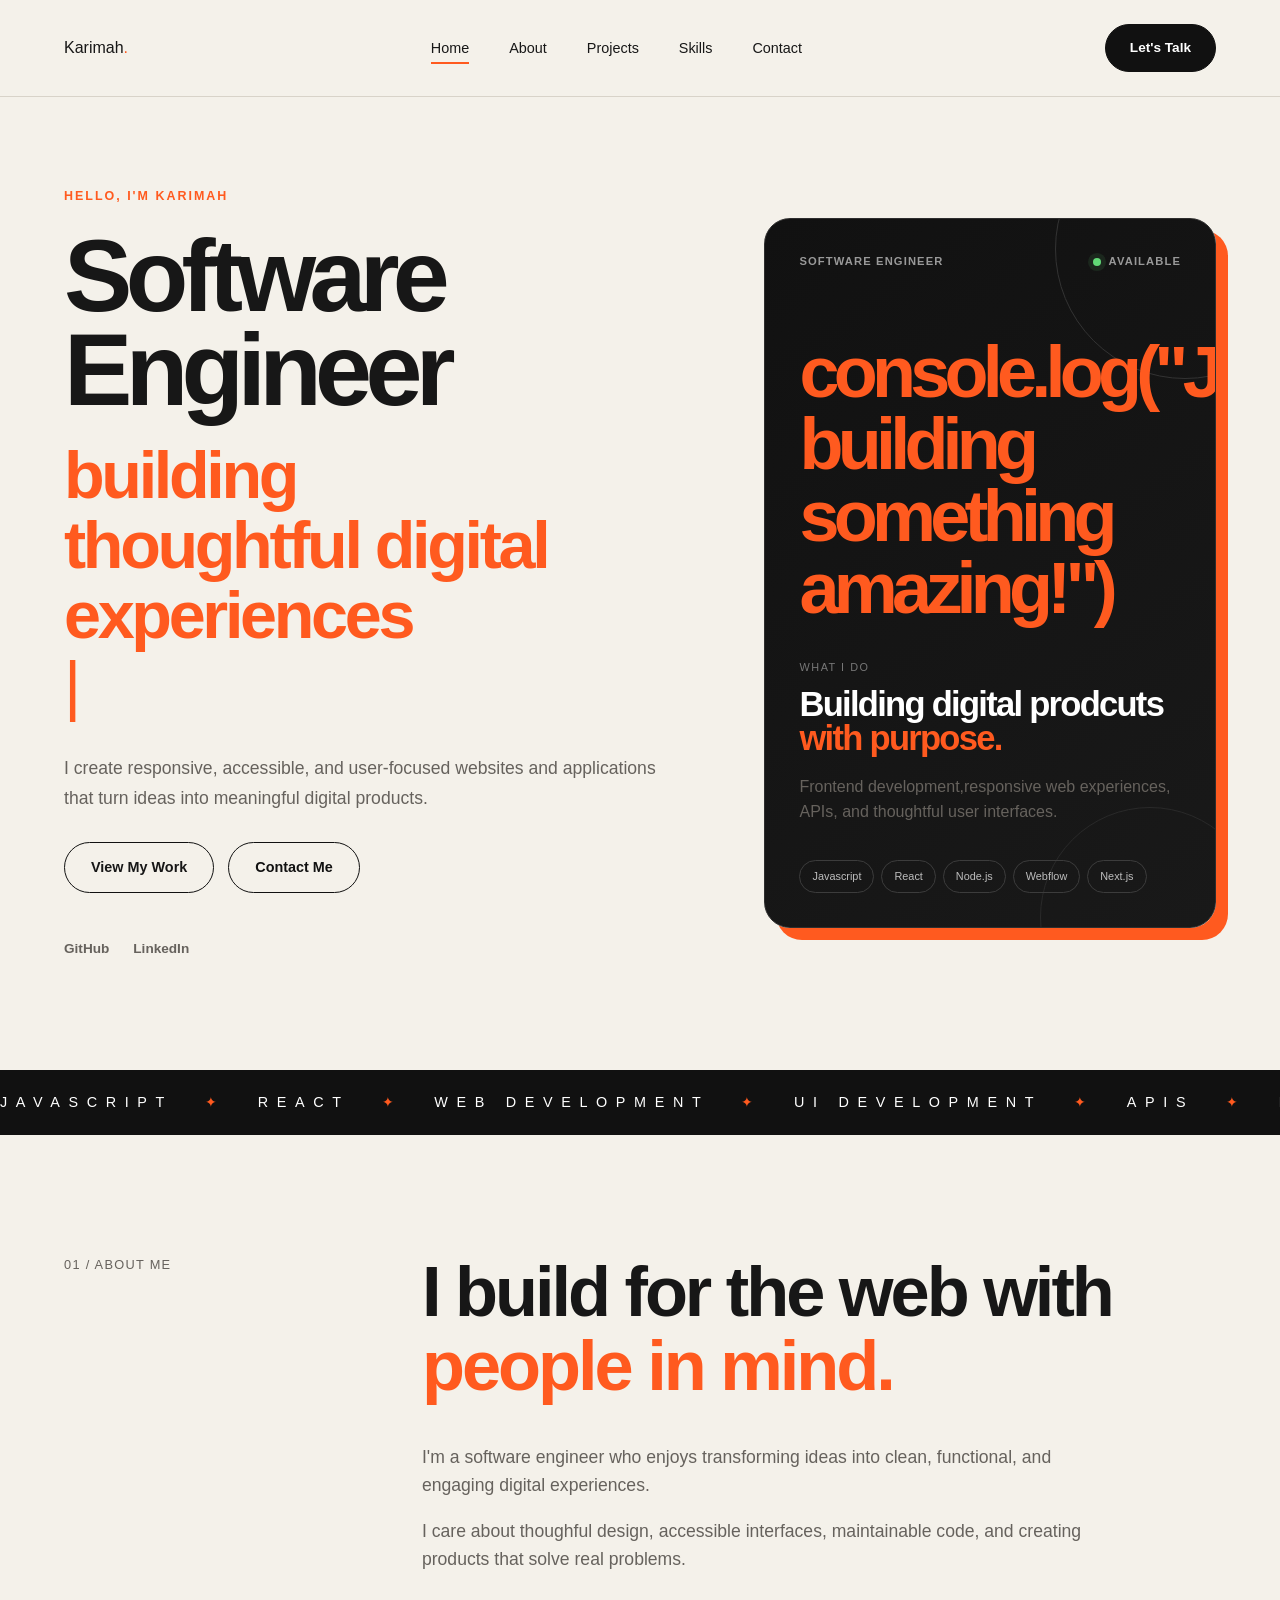
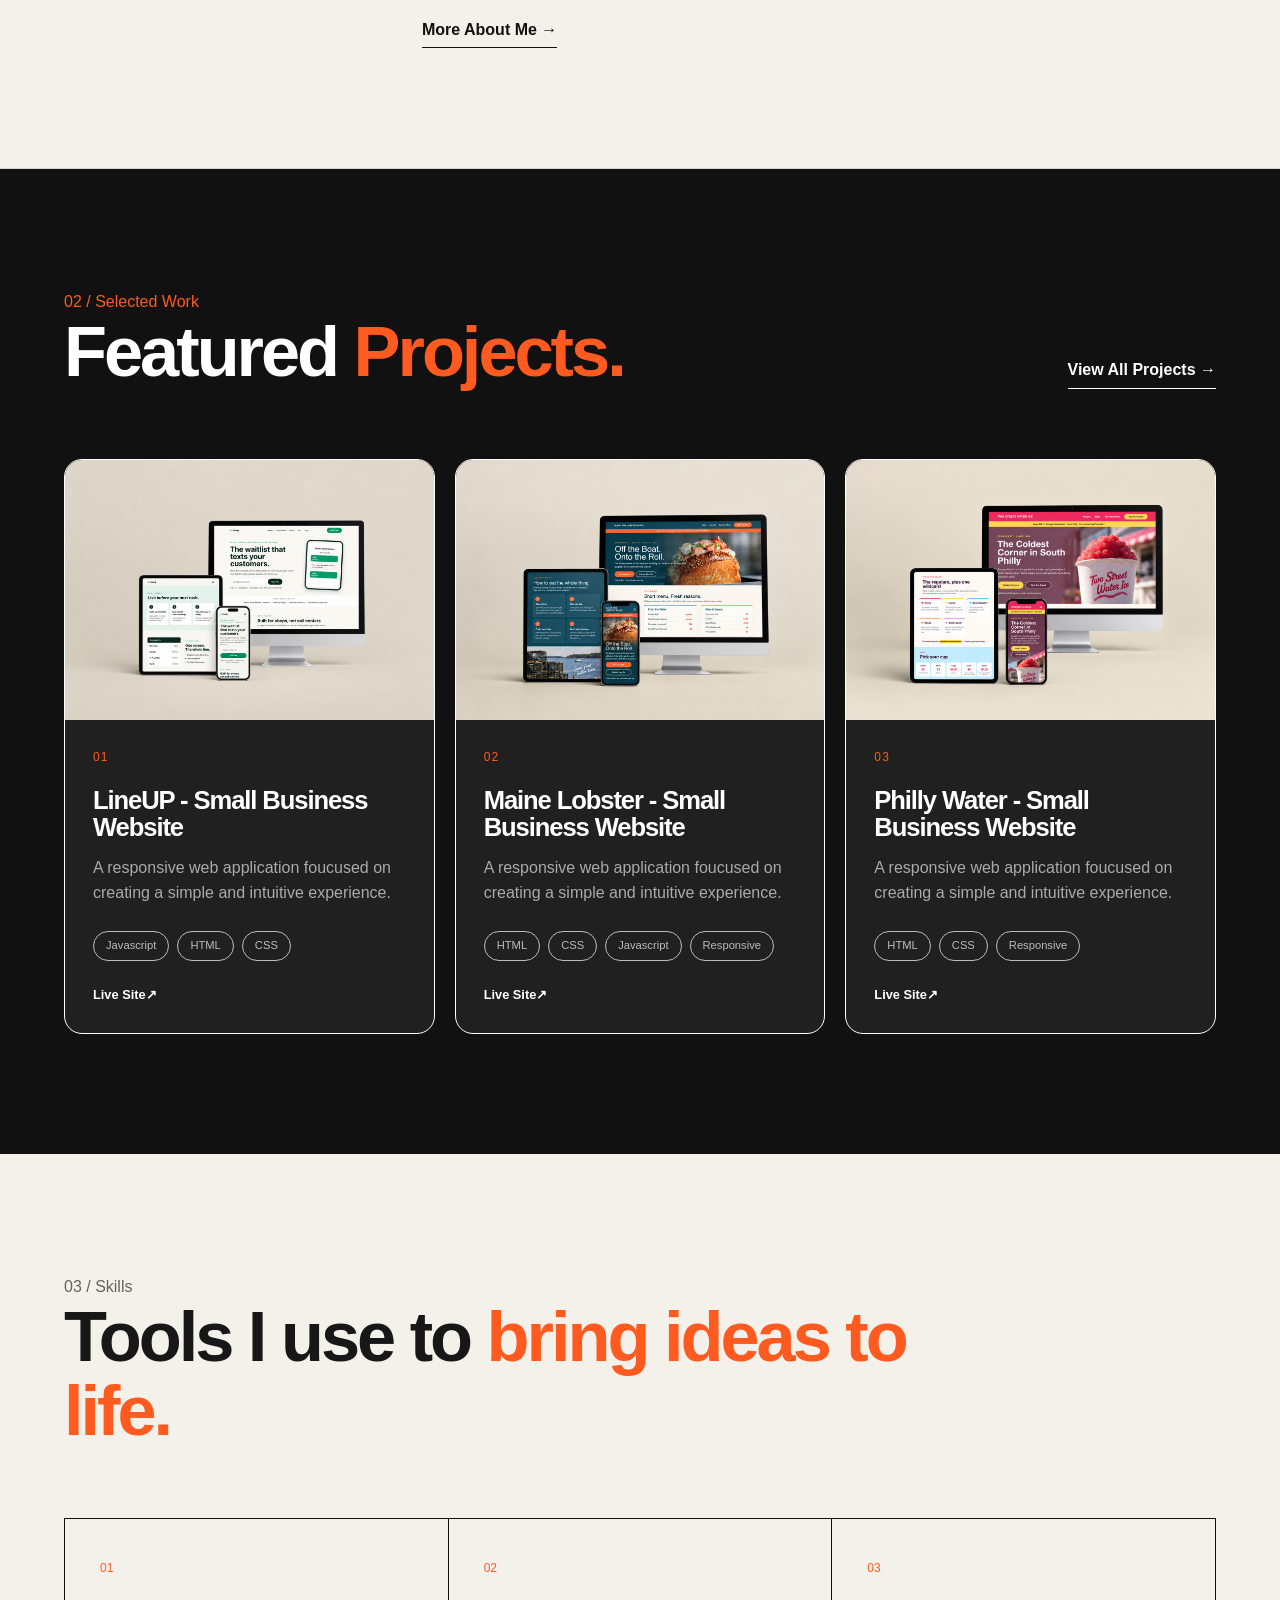
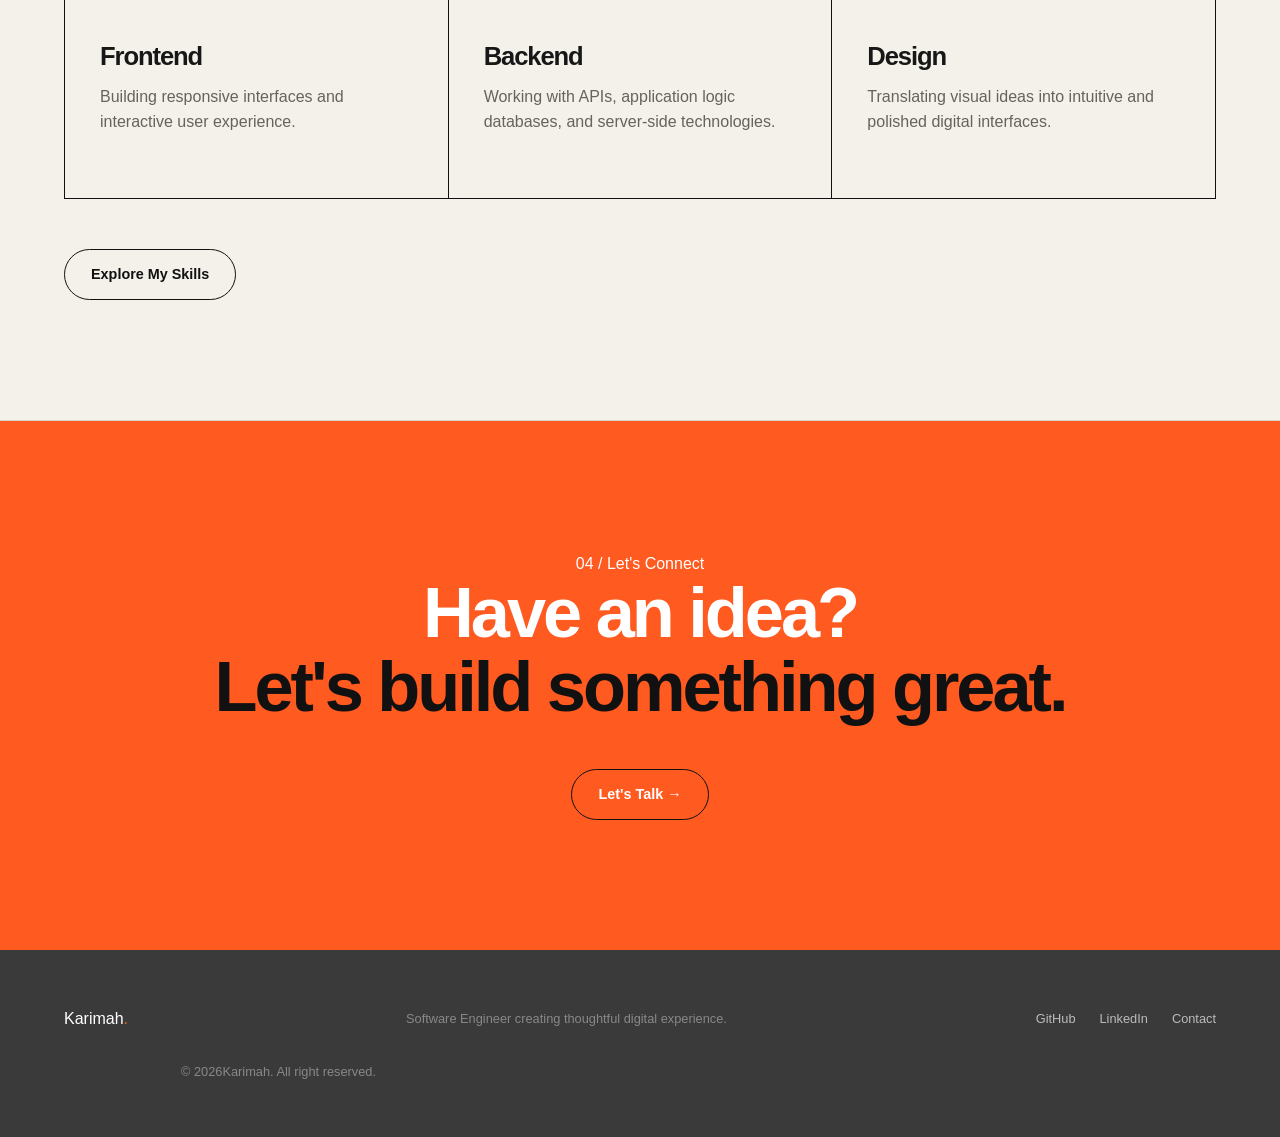
==== commit 61cf22b5: "Updated html div" ====
--- a/index.html
+++ b/index.html
@@ -75,8 +75,8 @@
                 </div>
               </div>
 
-              <div class="develope-symbol">
-                &lt;Just building something amazing!&gt;
+              <div class="developer-symbol">
+                console.log("Just building something amazing!")
               </div>
 
               <div class="developer-card-content">
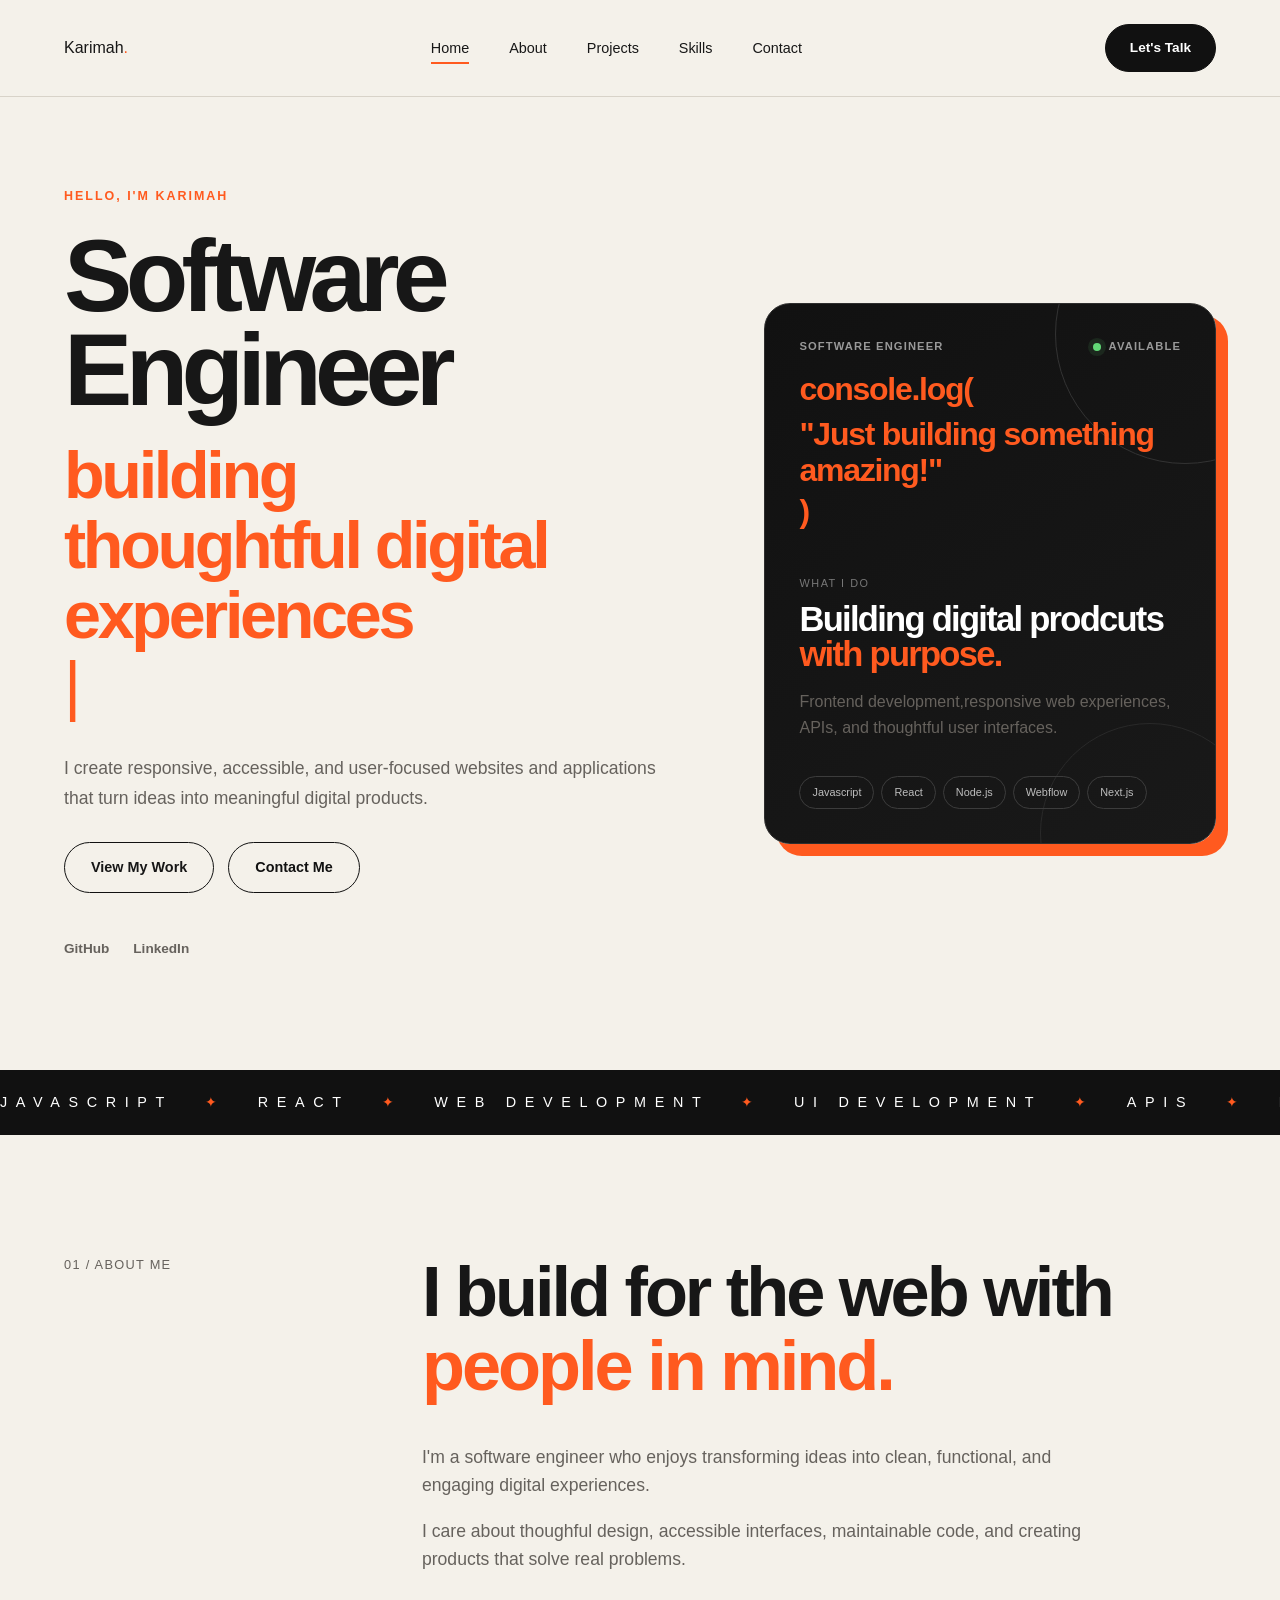
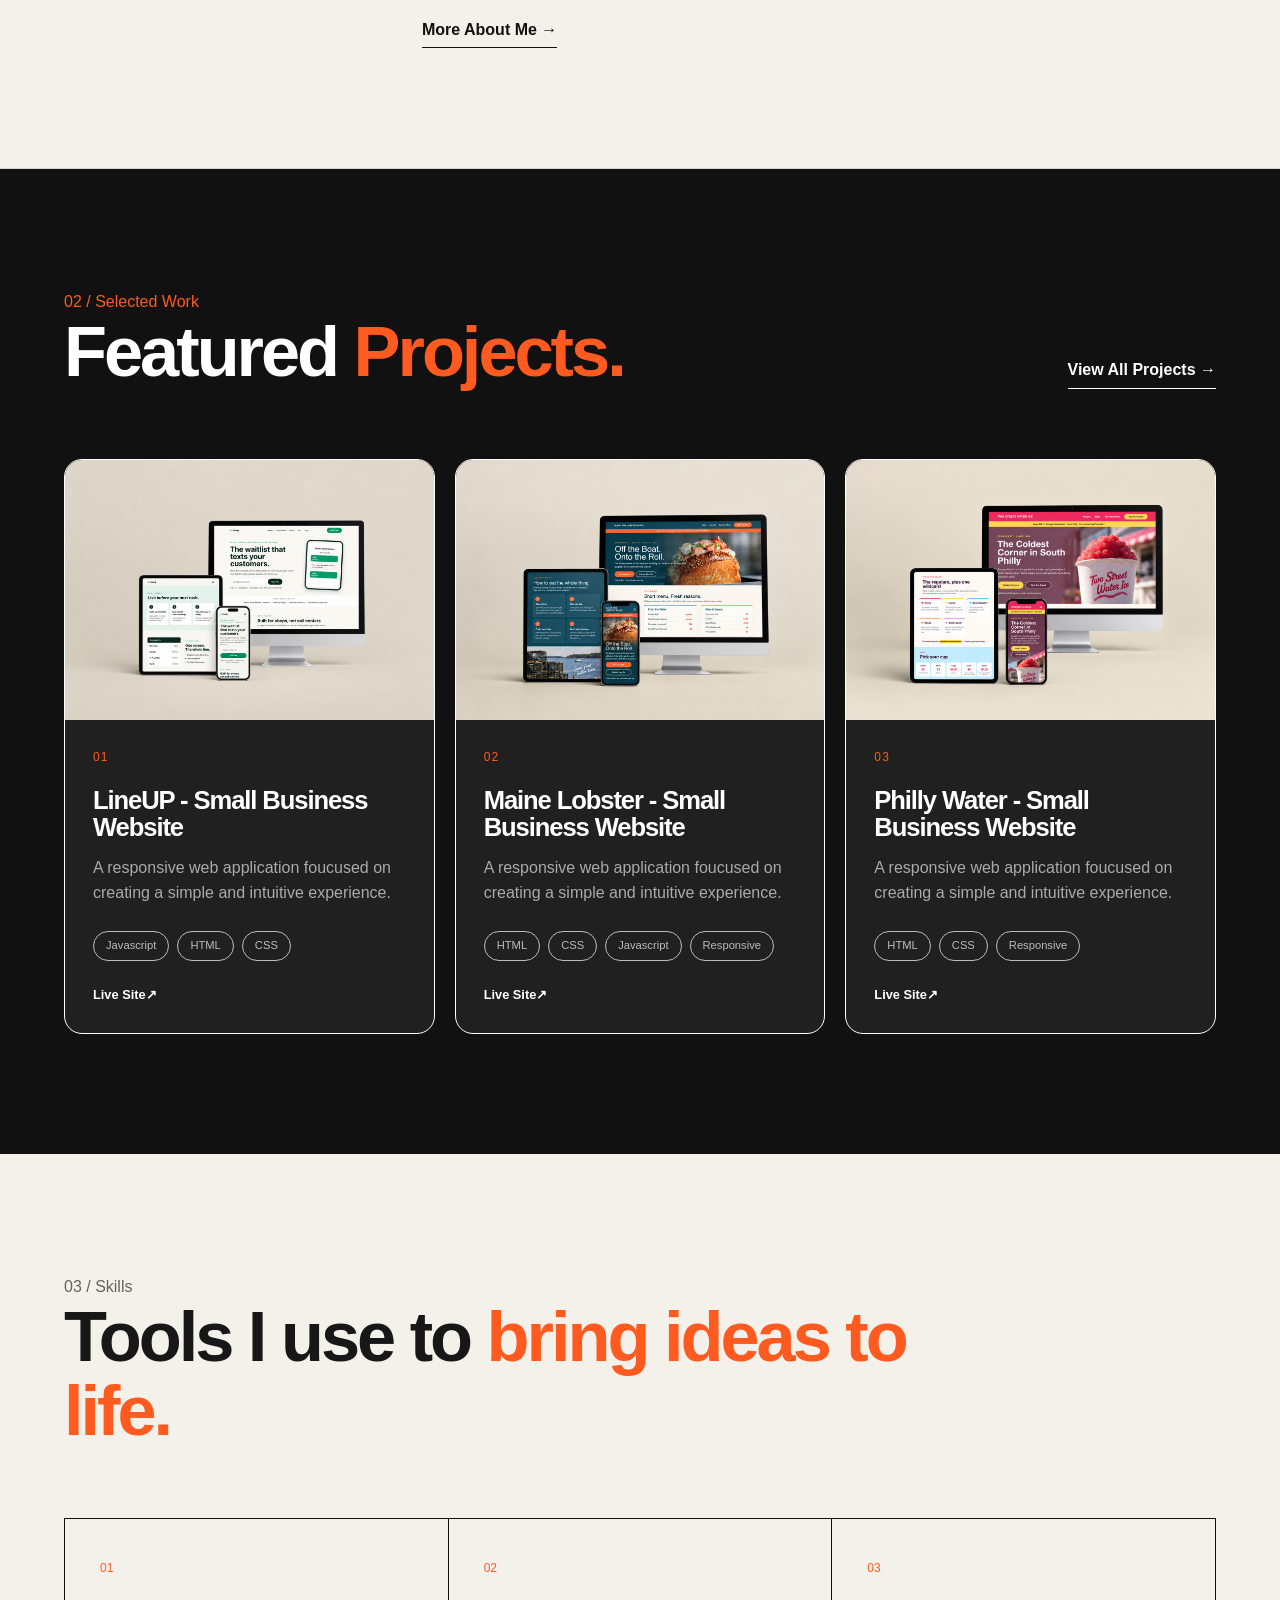
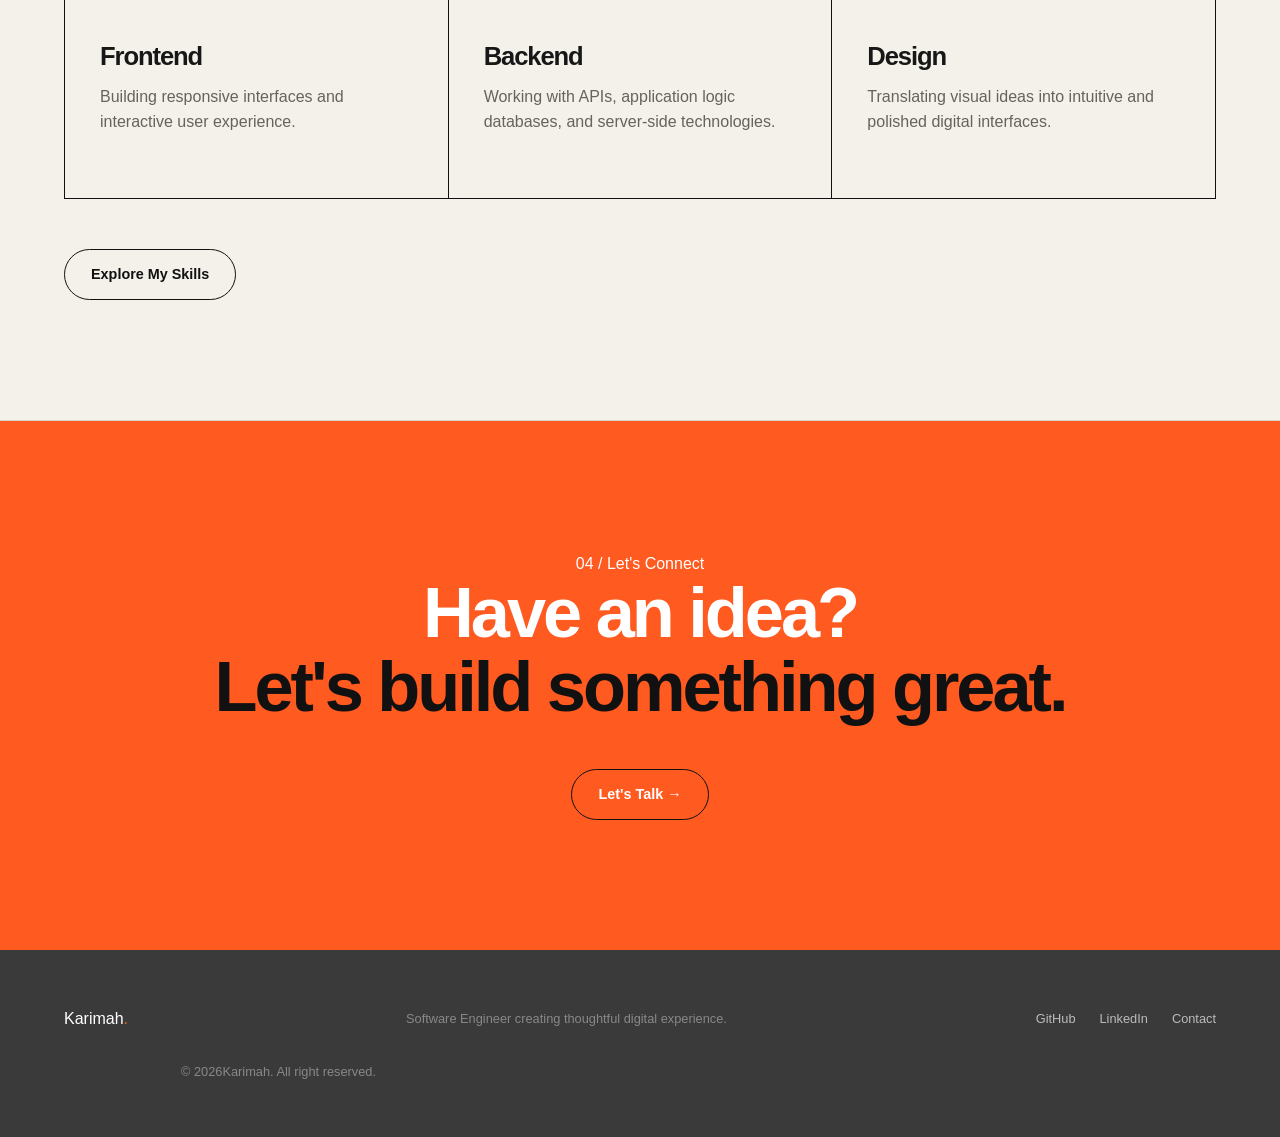
==== commit a68d136e: "Fix the html and css for my developer-symbol div" ====
--- a/index.html
+++ b/index.html
@@ -76,7 +76,10 @@
               </div>
 
               <div class="developer-symbol">
-                console.log("Just building something amazing!")
+                <span>console.log(</span>
+                <span></span>
+                <span>"Just building something amazing!"</span>
+                <span>)</span>
               </div>
 
               <div class="developer-card-content">
--- a/css/main.css
+++ b/css/main.css
@@ -484,13 +484,16 @@
 .developer-symbol {
   position: relative;
   z-index: 2;
-  margin-top: 65px;
-  margin-bottom: 35px;
-  color: var(--color-accent);
-  font-size: 4.5rem;
+  display: flex;
+  flex-direction: column;
+  gap: 4px;
+  margin-top: 15px;
+  margin-bottom: 45px;
+  color: var(--color-accent);
+  font-size: clamp(1.6rem, 2.5vw, 2.5rem);
   font-weight: 700;
-  line-height: 1;
-  letter-spacing: -0.08em;
+  line-height: 1.15;
+  letter-spacing: -0.04em;
 }
 
 .developer-card-content {
